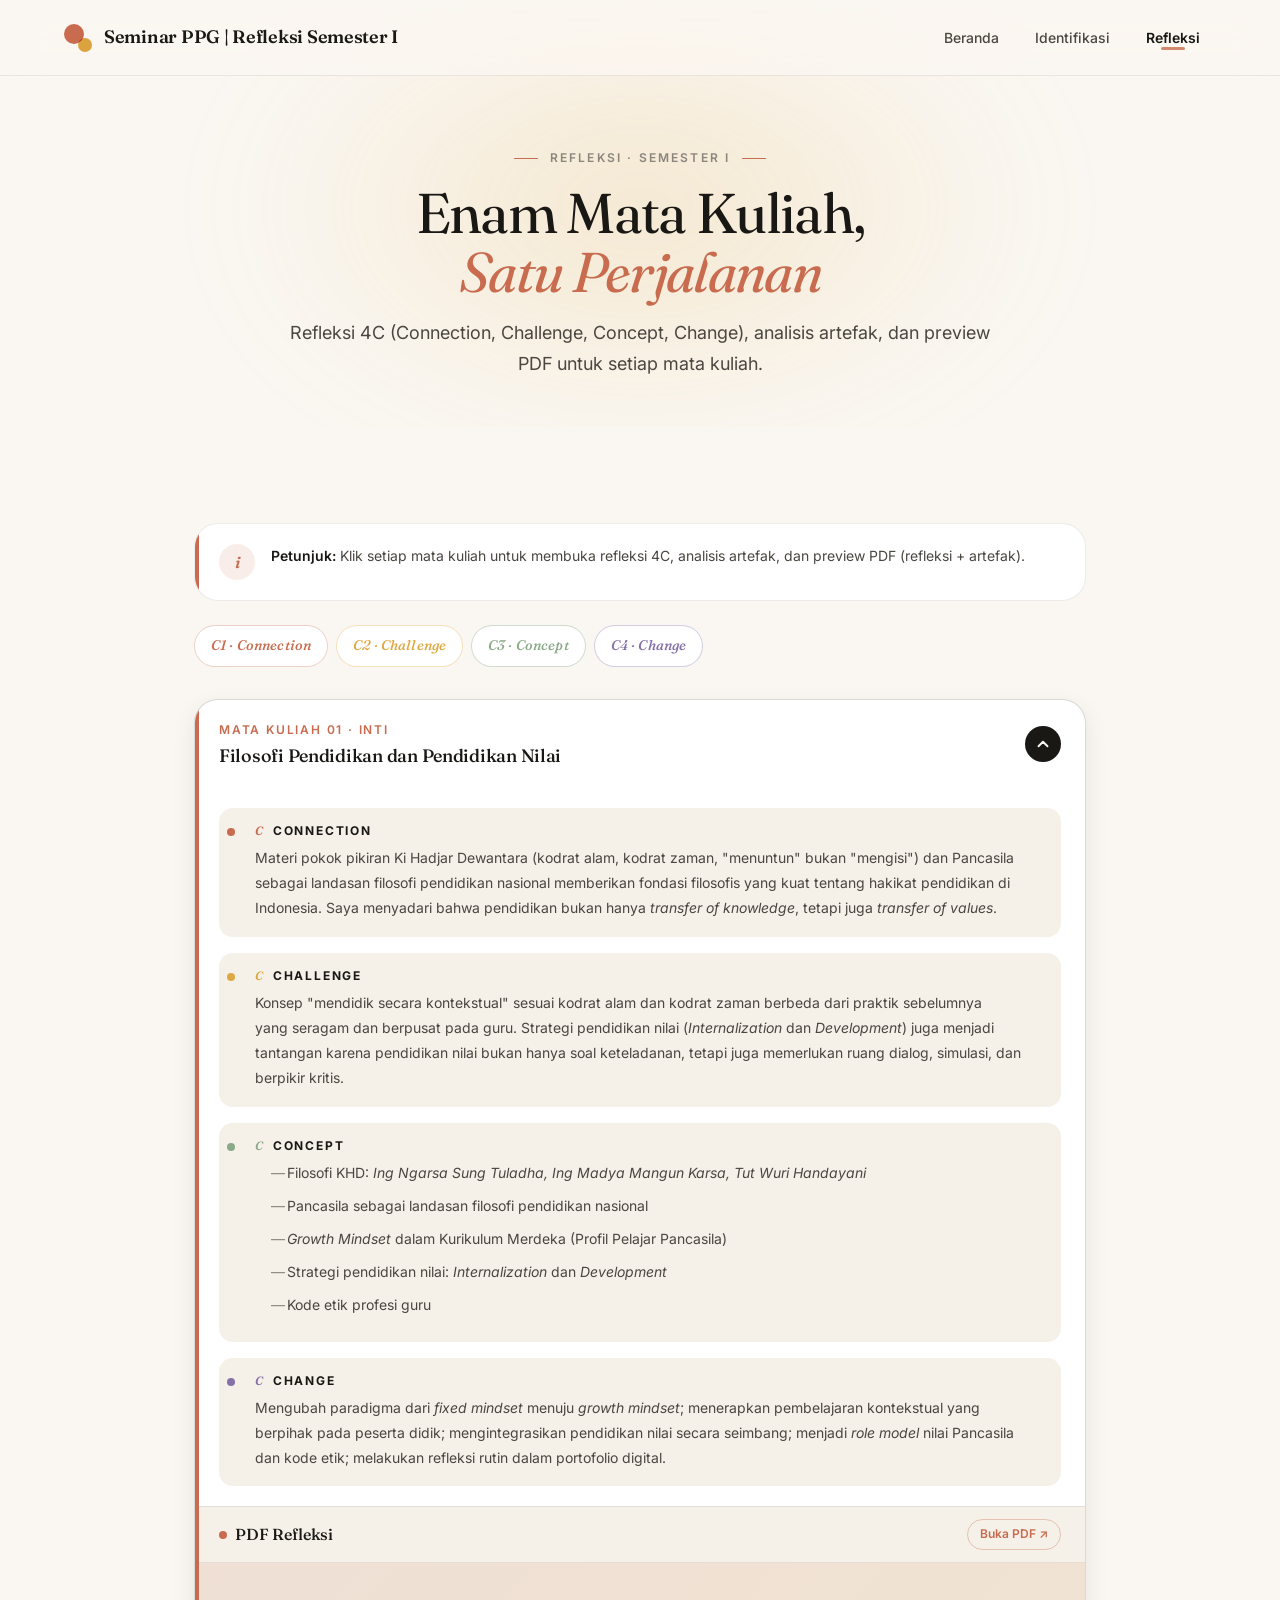
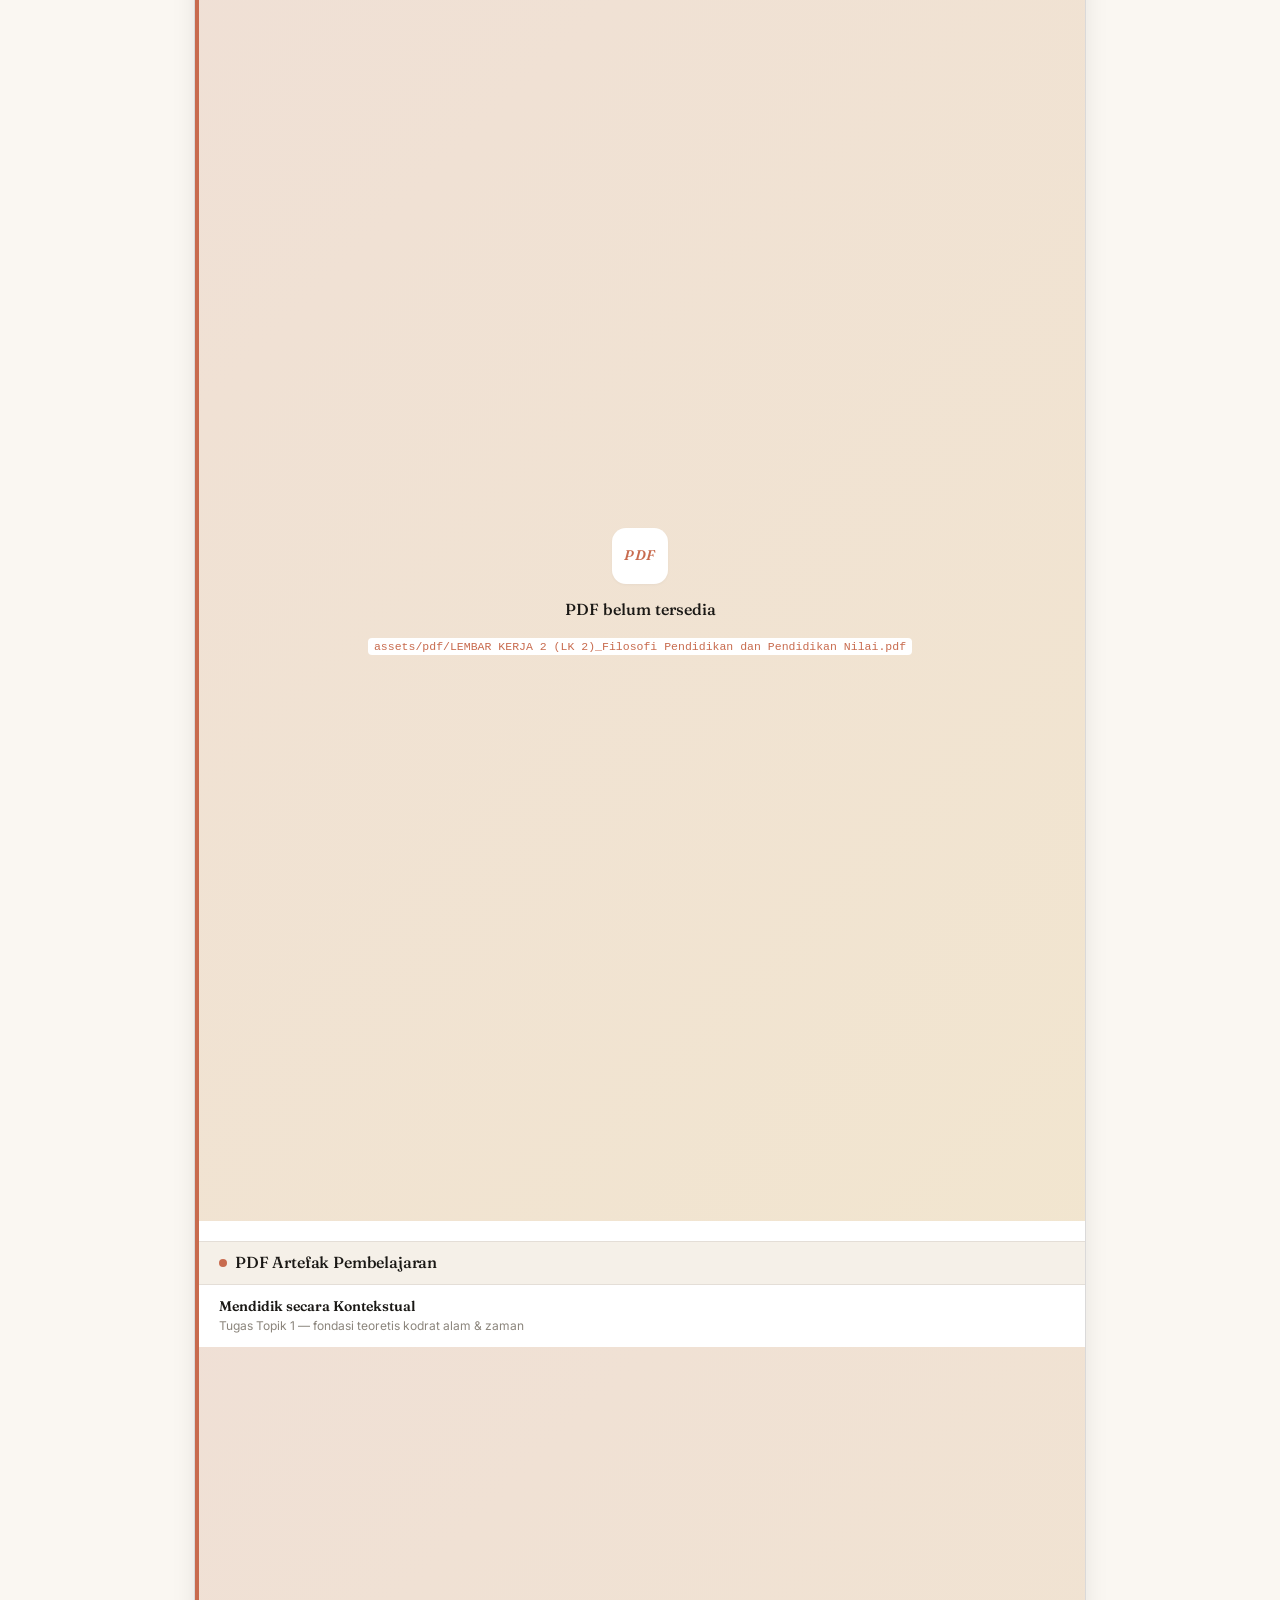
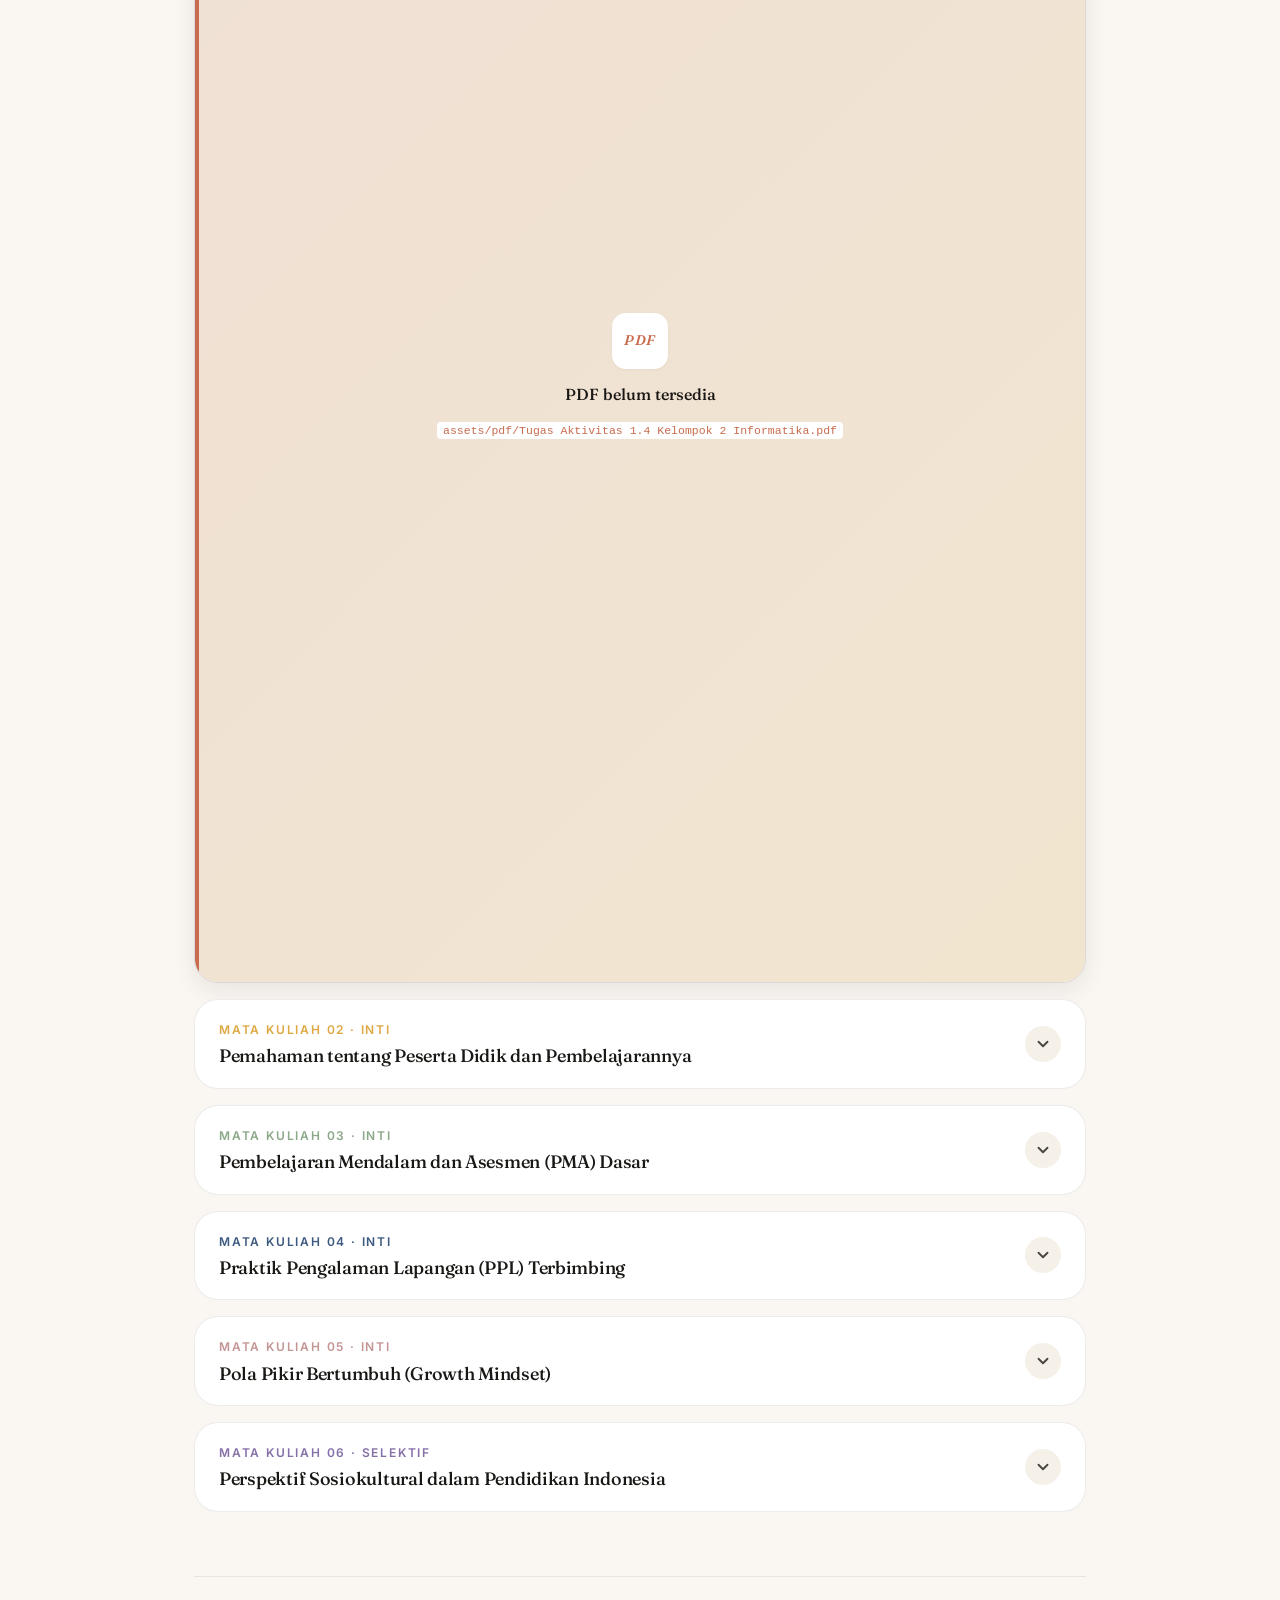
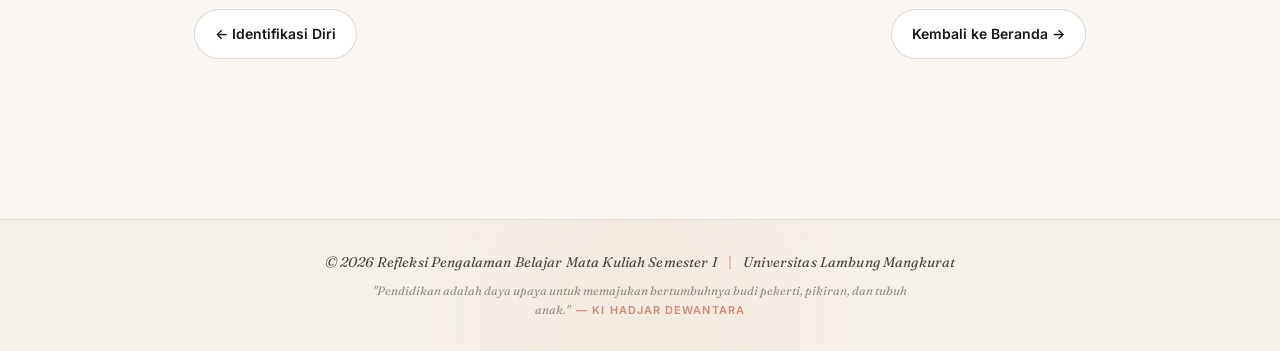
==== refleksi.html @ b9752522 "all" ====
<!DOCTYPE html>
<html lang="id">
<head>
  <meta charset="UTF-8">
  <meta name="viewport" content="width=device-width, initial-scale=1.0">
  <meta name="description" content="Refleksi pengalaman belajar 6 mata kuliah Semester I — Muhammad Insan Kamil.">
  <title>Refleksi Mata Kuliah · E-Portofolio PPG</title>
  <link rel="icon" type="image/png" href="assets/img/favicon.png">
  <link rel="preconnect" href="https://fonts.googleapis.com">
  <link rel="preconnect" href="https://fonts.gstatic.com" crossorigin>
  <link href="https://fonts.googleapis.com/css2?family=Fraunces:ital,opsz,wght@0,9..144,400;0,9..144,500;0,9..144,600;1,9..144,400;1,9..144,500&family=Inter:wght@400;500;600;700&display=swap" rel="stylesheet">
  <link rel="stylesheet" href="css/main.css">
</head>
<body>

  <nav class="navbar">
    <div class="navbar__inner">
      <a href="index.html" class="navbar__brand">
        <span class="navbar__brand-mark"></span>
        Seminar PPG | Refleksi Semester I
      </a>
      <button class="navbar__toggle" aria-label="Buka menu" aria-expanded="false">
        <span></span><span></span><span></span>
      </button>
      <ul class="navbar__links">
        <li><a href="index.html" class="navbar__link">Beranda</a></li>
        <li><a href="identifikasi.html" class="navbar__link">Identifikasi</a></li>
        <li><a href="refleksi.html" class="navbar__link">Refleksi</a></li>
      </ul>
    </div>
  </nav>

  <header class="page-header">
    <div class="page-header__content">
      <span class="page-header__label">Refleksi · Semester I</span>
      <h1 class="page-header__title">
        Enam Mata Kuliah,<br><em>Satu Perjalanan</em>
      </h1>
      <p class="page-header__subtitle">
        Refleksi 4C (Connection, Challenge, Concept, Change), analisis artefak, dan preview PDF untuk setiap mata kuliah.
      </p>
    </div>
  </header>

  <section class="section section--narrow">

    <div class="refleksi-info reveal">
      <div class="refleksi-info__icon">i</div>
      <div>
        <strong>Petunjuk:</strong> Klik setiap mata kuliah untuk membuka refleksi 4C, analisis artefak, dan preview PDF (refleksi + artefak).
      </div>
    </div>

    <div class="refleksi-legend reveal">
      <span class="refleksi-legend__item">C1 · Connection</span>
      <span class="refleksi-legend__item">C2 · Challenge</span>
      <span class="refleksi-legend__item">C3 · Concept</span>
      <span class="refleksi-legend__item">C4 · Change</span>
    </div>

    <div class="accordion" id="accordionRefleksi">

      <!-- ============================================================
           MATA KULIAH 01 — FILOSOFI PENDIDIKAN
           ============================================================ -->
      <div class="accordion__item">
        <button class="accordion__trigger" aria-expanded="false">
          <div class="accordion__meta">
            <span class="accordion__label">Mata Kuliah 01 · Inti</span>
            <span class="accordion__title">Filosofi Pendidikan dan Pendidikan Nilai</span>
          </div>
          <span class="accordion__icon">
            <svg xmlns="http://www.w3.org/2000/svg" viewBox="0 0 24 24" fill="none" stroke="currentColor" stroke-width="2.5" stroke-linecap="round" stroke-linejoin="round"><polyline points="6 9 12 15 18 9"></polyline></svg>
          </span>
        </button>
        <div class="accordion__content">
          <div class="accordion__body">

            <div class="accordion__section">
              <h4 class="accordion__section-title">Connection</h4>
              <p>Materi pokok pikiran Ki Hadjar Dewantara (kodrat alam, kodrat zaman, "menuntun" bukan "mengisi") dan Pancasila sebagai landasan filosofi pendidikan nasional memberikan fondasi filosofis yang kuat tentang hakikat pendidikan di Indonesia. Saya menyadari bahwa pendidikan bukan hanya <em>transfer of knowledge</em>, tetapi juga <em>transfer of values</em>.</p>
            </div>
            <div class="accordion__section">
              <h4 class="accordion__section-title">Challenge</h4>
              <p>Konsep "mendidik secara kontekstual" sesuai kodrat alam dan kodrat zaman berbeda dari praktik sebelumnya yang seragam dan berpusat pada guru. Strategi pendidikan nilai (<em>Internalization</em> dan <em>Development</em>) juga menjadi tantangan karena pendidikan nilai bukan hanya soal keteladanan, tetapi juga memerlukan ruang dialog, simulasi, dan berpikir kritis.</p>
            </div>
            <div class="accordion__section">
              <h4 class="accordion__section-title">Concept</h4>
              <ul>
                <li>Filosofi KHD: <em>Ing Ngarsa Sung Tuladha, Ing Madya Mangun Karsa, Tut Wuri Handayani</em></li>
                <li>Pancasila sebagai landasan filosofi pendidikan nasional</li>
                <li><em>Growth Mindset</em> dalam Kurikulum Merdeka (Profil Pelajar Pancasila)</li>
                <li>Strategi pendidikan nilai: <em>Internalization</em> dan <em>Development</em></li>
                <li>Kode etik profesi guru</li>
              </ul>
            </div>
            <div class="accordion__section">
              <h4 class="accordion__section-title">Change</h4>
              <p>Mengubah paradigma dari <em>fixed mindset</em> menuju <em>growth mindset</em>; menerapkan pembelajaran kontekstual yang berpihak pada peserta didik; mengintegrasikan pendidikan nilai secara seimbang; menjadi <em>role model</em> nilai Pancasila dan kode etik; melakukan refleksi rutin dalam portofolio digital.</p>
            </div>

            <!-- PDF Refleksi -->
            <div class="pdf-section">
              <div class="pdf-section__header">
                <h4 class="pdf-section__title">PDF Refleksi</h4>
                <a href="assets/pdf/LEMBAR KERJA 2 (LK 2)_Filosofi Pendidikan dan Pendidikan Nilai.pdf" target="_blank" rel="noopener" class="pdf-section__download">Buka PDF ↗</a>
              </div>
              <object class="pdf-embed" data-src="assets/pdf/LEMBAR KERJA 2 (LK 2)_Filosofi Pendidikan dan Pendidikan Nilai.pdf" type="application/pdf">
                <div class="pdf-fallback">
                  <div class="pdf-fallback__icon">PDF</div>
                  <p class="pdf-fallback__title">PDF belum tersedia</p>
                  <p class="pdf-fallback__hint"><code>assets/pdf/LEMBAR KERJA 2 (LK 2)_Filosofi Pendidikan dan Pendidikan Nilai.pdf</code></p>
                </div>
              </object>
            </div>

            <!-- PDF Artefak -->
            <div class="pdf-section">
              <div class="pdf-section__header">
                <h4 class="pdf-section__title">PDF Artefak Pembelajaran</h4>
              </div>
              <div class="pdf-grid">
                <div class="pdf-item">
                  <div class="pdf-item__label">
                    <strong>Mendidik secara Kontekstual</strong>
                    <span>Tugas Topik 1 — fondasi teoretis kodrat alam &amp; zaman</span>
                  </div>
                  <object class="pdf-embed" data-src="assets/pdf/Tugas Aktivitas 1.4 Kelompok 2 Informatika.pdf" type="application/pdf">
                    <div class="pdf-fallback">
                      <div class="pdf-fallback__icon">PDF</div>
                      <p class="pdf-fallback__title">PDF belum tersedia</p>
                      <p class="pdf-fallback__hint"><code>assets/pdf/Tugas Aktivitas 1.4 Kelompok 2 Informatika.pdf</code></p>
                    </div>
                  </object>
                </div>
              </div>
            </div>

          </div>
        </div>
      </div>

      <!-- ============================================================
           MATA KULIAH 02 — PESERTA DIDIK
           ============================================================ -->
      <div class="accordion__item">
        <button class="accordion__trigger" aria-expanded="false">
          <div class="accordion__meta">
            <span class="accordion__label">Mata Kuliah 02 · Inti</span>
            <span class="accordion__title">Pemahaman tentang Peserta Didik dan Pembelajarannya</span>
          </div>
          <span class="accordion__icon">
            <svg xmlns="http://www.w3.org/2000/svg" viewBox="0 0 24 24" fill="none" stroke="currentColor" stroke-width="2.5" stroke-linecap="round" stroke-linejoin="round"><polyline points="6 9 12 15 18 9"></polyline></svg>
          </span>
        </button>
        <div class="accordion__content">
          <div class="accordion__body">

            <div class="accordion__section">
              <h4 class="accordion__section-title">Connection</h4>
              <p>Mata kuliah ini memberikan kerangka ilmiah untuk menjawab: "Siapakah murid yang saya hadapi dan bagaimana cara terbaik melayani kebutuhan belajarnya?" Setiap murid adalah individu unik yang sedang berkembang dinamis. Perbedaan karakteristik dalam satu kelas bukan penghambat, melainkan keniscayaan yang harus dijawab dengan strategi tepat.</p>
            </div>
            <div class="accordion__section">
              <h4 class="accordion__section-title">Challenge</h4>
              <p>Perbedaan karakteristik peserta didik harus dilihat sebagai keberagaman modalitas kecerdasan, bukan hanya perbedaan skor akademik. Pembelajaran terdiferensiasi menuntut guru menyediakan beragam jalur. Memahami hambatan peserta didik (disabilitas, neurodiversitas, kesulitan belajar spesifik, CIBI) juga menjadi tantangan baru.</p>
            </div>
            <div class="accordion__section">
              <h4 class="accordion__section-title">Concept</h4>
              <ul>
                <li>Teori perkembangan kognitif Piaget &amp; Vygotsky (ZPD, <em>scaffolding</em>)</li>
                <li>Teori perkembangan sosial-emosional Erikson</li>
                <li>Teori perkembangan moral Kohlberg &amp; Gilligan</li>
                <li>Kecerdasan majemuk Gardner</li>
                <li>Pembelajaran terdiferensiasi Tomlinson</li>
              </ul>
            </div>
            <div class="accordion__section">
              <h4 class="accordion__section-title">Change</h4>
              <p>Melakukan <em>profiling</em> peserta didik secara sistematis; menerapkan pembelajaran terdiferensiasi; mengakomodasi keberagaman termasuk disabilitas dan CIBI; menerapkan pendekatan konstruktivis; menciptakan lingkungan belajar yang aman secara emosional.</p>
            </div>

            <div class="pdf-section">
              <div class="pdf-section__header">
                <h4 class="pdf-section__title">PDF Refleksi</h4>
                <a href="assets/pdf/LEMBAR KERJA 2 (LK 2)_Pemahaman tentang Peserta Didik dan Pembelajarannya.pdf" target="_blank" rel="noopener" class="pdf-section__download">Buka PDF ↗</a>
              </div>
              <object class="pdf-embed" data-src="assets/pdf/LEMBAR KERJA 2 (LK 2)_Pemahaman tentang Peserta Didik dan Pembelajarannya.pdf" type="application/pdf">
                <div class="pdf-fallback">
                  <div class="pdf-fallback__icon">PDF</div>
                  <p class="pdf-fallback__title">PDF belum tersedia</p>
                  <p class="pdf-fallback__hint"><code>assets/pdf/LEMBAR KERJA 2 (LK 2)_Pemahaman tentang Peserta Didik dan Pembelajarannya.pdf</code></p>
                </div>
              </object>
            </div>

            <div class="pdf-section">
              <div class="pdf-section__header">
                <h4 class="pdf-section__title">PDF Artefak Pembelajaran</h4>
              </div>
              <div class="pdf-grid">
                <div class="pdf-item">
                  <div class="pdf-item__label">
                    <strong>Analisis Kasus Pak Toni</strong>
                    <span>Keberagaman kelas — karakter Nina, Adi, Mario, Laksmi</span>
                  </div>
                  <object class="pdf-embed" data-src="assets/pdf/LK Aktivitas 1a Topik 1_Kelompok 2 Informatika_Terbaru.pdf" type="application/pdf">
                    <div class="pdf-fallback">
                      <div class="pdf-fallback__icon">PDF</div>
                      <p class="pdf-fallback__title">PDF belum tersedia</p>
                      <p class="pdf-fallback__hint"><code>assets/pdf/LK Aktivitas 1a Topik 1_Kelompok 2 Informatika_Terbaru.pdf</code></p>
                    </div>
                  </object>
                </div>
              </div>
            </div>

          </div>
        </div>
      </div>

      <!-- ============================================================
           MATA KULIAH 03 — PMA DASAR
           ============================================================ -->
      <div class="accordion__item">
        <button class="accordion__trigger" aria-expanded="false">
          <div class="accordion__meta">
            <span class="accordion__label">Mata Kuliah 03 · Inti</span>
            <span class="accordion__title">Pembelajaran Mendalam dan Asesmen (PMA) Dasar</span>
          </div>
          <span class="accordion__icon">
            <svg xmlns="http://www.w3.org/2000/svg" viewBox="0 0 24 24" fill="none" stroke="currentColor" stroke-width="2.5" stroke-linecap="round" stroke-linejoin="round"><polyline points="6 9 12 15 18 9"></polyline></svg>
          </span>
        </button>
        <div class="accordion__content">
          <div class="accordion__body">

            <div class="accordion__section">
              <h4 class="accordion__section-title">Connection</h4>
              <p>Konsep pembelajaran mendalam (<em>deep learning</em>) yang menekankan suasana belajar berkesadaran, bermakna, dan menggembirakan. Mengajar bukan sekadar menyampaikan materi, tetapi menciptakan pengalaman belajar yang mendorong murid berpikir kritis dan mengaitkan konsep dengan kehidupan nyata.</p>
            </div>
            <div class="accordion__section">
              <h4 class="accordion__section-title">Challenge</h4>
              <p>Perbedaan <em>surface learning</em> (hafalan) vs <em>deep learning</em> (pemahaman konseptual); pendekatan <em>Understanding by Design</em> (UbD) dengan <em>backward design</em>; pembelajaran berdiferensiasi; asesmen autentik yang menilai proses berpikir, bukan hanya hasil akhir.</p>
            </div>
            <div class="accordion__section">
              <h4 class="accordion__section-title">Concept</h4>
              <ul>
                <li>Kerangka PM: dimensi profil lulusan, prinsip, pengalaman belajar</li>
                <li><em>Understanding by Design</em> (UbD): merancang dari tujuan akhir</li>
                <li>Asesmen: <em>Assessment for/as/of Learning</em></li>
                <li>Pembelajaran berdiferensiasi</li>
                <li>Inkuiri kolaboratif untuk perbaikan berkelanjutan</li>
              </ul>
            </div>
            <div class="accordion__section">
              <h4 class="accordion__section-title">Change</h4>
              <p>Beralih dari <em>surface</em> ke <em>deep learning</em>; menggunakan pendekatan UbD; menerapkan asesmen awal untuk memetakan kebutuhan murid; menerapkan pembelajaran berdiferensiasi; melakukan refleksi teratur dan terlibat dalam inkuiri kolaboratif.</p>
            </div>

            <div class="pdf-section">
              <div class="pdf-section__header">
                <h4 class="pdf-section__title">PDF Refleksi</h4>
                <a href="assets/pdf/LEMBAR KERJA 2 (LK 2)_Pembelajaran Mendalam dan Asesmen (PMA) Dasar (Umum).pdf" target="_blank" rel="noopener" class="pdf-section__download">Buka PDF ↗</a>
              </div>
              <object class="pdf-embed" data-src="assets/pdf/LEMBAR KERJA 2 (LK 2)_Pembelajaran Mendalam dan Asesmen (PMA) Dasar (Umum).pdf" type="application/pdf">
                <div class="pdf-fallback">
                  <div class="pdf-fallback__icon">PDF</div>
                  <p class="pdf-fallback__title">PDF belum tersedia</p>
                  <p class="pdf-fallback__hint"><code>assets/pdf/LEMBAR KERJA 2 (LK 2)_Pembelajaran Mendalam dan Asesmen (PMA) Dasar (Umum).pdf</code></p>
                </div>
              </object>
            </div>

            <div class="pdf-section">
              <div class="pdf-section__header">
                <h4 class="pdf-section__title">PDF Artefak Pembelajaran</h4>
              </div>
              <div class="pdf-grid">
                <div class="pdf-item">
                  <div class="pdf-item__label">
                    <strong>Mind Map Kerangka PM</strong>
                    <span>Peta konsep pembelajaran mendalam (LK 1.2)</span>
                  </div>
                  <object class="pdf-embed pdf-embed--landscape" data-src="assets/pdf/Lembar Kerja Aktivitas 1.6_Peta Pikiran Pendekatan Pembelajaran Bermakna.pdf" type="application/pdf">
                    <div class="pdf-fallback">
                      <div class="pdf-fallback__icon">PDF</div>
                      <p class="pdf-fallback__title">PDF belum tersedia</p>
                      <p class="pdf-fallback__hint"><code>assets/pdf/Lembar Kerja Aktivitas 1.6_Peta Pikiran Pendekatan Pembelajaran Bermakna.pdf</code></p>
                    </div>
                  </object>
                </div>
              </div>
            </div>

          </div>
        </div>
      </div>

      <!-- ============================================================
           MATA KULIAH 04 — PPL TERBIMBING
           ============================================================ -->
      <div class="accordion__item">
        <button class="accordion__trigger" aria-expanded="false">
          <div class="accordion__meta">
            <span class="accordion__label">Mata Kuliah 04 · Inti</span>
            <span class="accordion__title">Praktik Pengalaman Lapangan (PPL) Terbimbing</span>
          </div>
          <span class="accordion__icon">
            <svg xmlns="http://www.w3.org/2000/svg" viewBox="0 0 24 24" fill="none" stroke="currentColor" stroke-width="2.5" stroke-linecap="round" stroke-linejoin="round"><polyline points="6 9 12 15 18 9"></polyline></svg>
          </span>
        </button>
        <div class="accordion__content">
          <div class="accordion__body">

            <div class="accordion__section">
              <h4 class="accordion__section-title">Connection</h4>
              <p>PPL Terbimbing menjadi wadah penerapan teori ke praktik nyata di kelas. Pengalaman paling bermakna adalah penerapan <em>Problem Based Learning</em> (PBL) dalam tiga siklus pembelajaran di kelas XI SMAN 1 Alalak. Menjadi guru profesional tidak cukup hanya menguasai materi, tetapi juga harus mampu menciptakan lingkungan belajar yang aman, menantang, dan berpusat pada siswa.</p>
            </div>
            <div class="accordion__section">
              <h4 class="accordion__section-title">Challenge</h4>
              <p>Model <em>Discovery Learning</em> di Siklus 1 kurang terstruktur sehingga siswa pasif dan hasil belajar rendah. Pentingnya asesmen autentik melalui rubrik penilaian proyek yang mengukur proses berpikir. Mengajarkan efisiensi kode (<em>if</em> paralel vs <em>nested if</em>) sama pentingnya dengan mengajarkan kebenaran output.</p>
            </div>
            <div class="accordion__section">
              <h4 class="accordion__section-title">Concept</h4>
              <ul>
                <li>PBL efektif meningkatkan keterlibatan siswa</li>
                <li>Pembelajaran berdiferensiasi untuk kecepatan belajar berbeda</li>
                <li>Asesmen formatif melalui rubrik dan proyek</li>
                <li>Perencanaan matang dan strategi kontingensi</li>
              </ul>
            </div>
            <div class="accordion__section">
              <h4 class="accordion__section-title">Change</h4>
              <p>Menerapkan PBL dengan struktur sistematis dan masalah autentik; memperhatikan diferensiasi; menyiapkan strategi kontingensi untuk kendala teknis; memberikan <em>scaffolding</em> intensif bagi siswa kesulitan dan tantangan tambahan bagi siswa mahir.</p>
            </div>

            <div class="pdf-section">
              <div class="pdf-section__header">
                <h4 class="pdf-section__title">PDF Refleksi</h4>
                <a href="assets/pdf/LEMBAR KERJA 2 (LK 2)_PPL Terbimbing.pdf" target="_blank" rel="noopener" class="pdf-section__download">Buka PDF ↗</a>
              </div>
              <object class="pdf-embed" data-src="assets/pdf/LEMBAR KERJA 2 (LK 2)_PPL Terbimbing.pdf" type="application/pdf">
                <div class="pdf-fallback">
                  <div class="pdf-fallback__icon">PDF</div>
                  <p class="pdf-fallback__title">PDF belum tersedia</p>
                  <p class="pdf-fallback__hint"><code>assets/pdf/LEMBAR KERJA 2 (LK 2)_PPL Terbimbing.pdf</code></p>
                </div>
              </object>
            </div>

            <div class="pdf-section">
              <div class="pdf-section__header">
                <h4 class="pdf-section__title">PDF Artefak Pembelajaran</h4>
              </div>
              <div class="pdf-grid">
                <div class="pdf-item">
                  <div class="pdf-item__label">
                    <strong>Refleksi Siklus 1, 2, 3</strong>
                    <span>Catatan refleksi dengan umpan balik GP</span>
                  </div>
                  <object class="pdf-embed" data-src="assets/pdf/Artefak PPL Terbimbing.pdf" type="application/pdf">
                    <div class="pdf-fallback">
                      <div class="pdf-fallback__icon">PDF</div>
                      <p class="pdf-fallback__title">PDF belum tersedia</p>
                      <p class="pdf-fallback__hint"><code>assets/pdf/Artefak PPL Terbimbing.pdf</code></p>
                    </div>
                  </object>
                </div>
              </div>
            </div>

          </div>
        </div>
      </div>

      <!-- ============================================================
           MATA KULIAH 05 — GROWTH MINDSET
           ============================================================ -->
      <div class="accordion__item">
        <button class="accordion__trigger" aria-expanded="false">
          <div class="accordion__meta">
            <span class="accordion__label">Mata Kuliah 05 · Inti</span>
            <span class="accordion__title">Pola Pikir Bertumbuh (Growth Mindset)</span>
          </div>
          <span class="accordion__icon">
            <svg xmlns="http://www.w3.org/2000/svg" viewBox="0 0 24 24" fill="none" stroke="currentColor" stroke-width="2.5" stroke-linecap="round" stroke-linejoin="round"><polyline points="6 9 12 15 18 9"></polyline></svg>
          </span>
        </button>
        <div class="accordion__content">
          <div class="accordion__body">

            <div class="accordion__section">
              <h4 class="accordion__section-title">Connection</h4>
              <p>Mata kuliah ini memberikan fondasi ilmiah tentang bagaimana keyakinan seseorang memengaruhi cara belajar dan berkembang. Pemahaman tentang neuroplastisitas mengubah paradigma saya: guru bukan hanya mentransfer pengetahuan, tetapi juga menumbuhkan keyakinan pada murid bahwa mereka bisa berkembang.</p>
            </div>
            <div class="accordion__section">
              <h4 class="accordion__section-title">Challenge</h4>
              <p>Keyakinan bahwa kemampuan adalah bakat bawaan yang tidak bisa diubah; cara merespons kegagalan yang cenderung menghindar; pujian yang berfokus pada hasil vs proses; perbedaan <em>surface learning</em> dan <em>deep learning</em> yang membutuhkan <em>growth mindset</em>.</p>
            </div>
            <div class="accordion__section">
              <h4 class="accordion__section-title">Concept</h4>
              <ul>
                <li>Neuroplastisitas — kecerdasan dapat berkembang melalui latihan</li>
                <li><em>Fixed Mindset</em> vs <em>Growth Mindset</em></li>
                <li><em>Constraint-Based Thinking</em> (CBT) vs <em>Opportunity-Based Thinking</em> (OBT)</li>
                <li>Kegagalan produktif (<em>productive failure</em>)</li>
                <li>Empat langkah bergeser dari fixed ke growth mindset</li>
              </ul>
            </div>
            <div class="accordion__section">
              <h4 class="accordion__section-title">Change</h4>
              <p>Mengubah keyakinan tentang kemampuan murid; memuji usaha, strategi, dan ketekunan; menciptakan lingkungan belajar yang aman; menggunakan asesmen sebagai alat diagnostik; menerapkan prinsip <em>"The Power of Yet"</em>.</p>
            </div>

            <div class="pdf-section">
              <div class="pdf-section__header">
                <h4 class="pdf-section__title">PDF Refleksi</h4>
                <a href="assets/pdf/LEMBAR KERJA 2 (LK 2)_Pola Pikir Bertumbuh.pdf" target="_blank" rel="noopener" class="pdf-section__download">Buka PDF ↗</a>
              </div>
              <object class="pdf-embed" data-src="assets/pdf/LEMBAR KERJA 2 (LK 2)_Pola Pikir Bertumbuh.pdf" type="application/pdf">
                <div class="pdf-fallback">
                  <div class="pdf-fallback__icon">PDF</div>
                  <p class="pdf-fallback__title">PDF belum tersedia</p>
                  <p class="pdf-fallback__hint"><code>assets/pdf/LEMBAR KERJA 2 (LK 2)_Pola Pikir Bertumbuh.pdf</code></p>
                </div>
              </object>
            </div>

            <div class="pdf-section">
              <div class="pdf-section__header">
                <h4 class="pdf-section__title">PDF Artefak Pembelajaran</h4>
              </div>
              <div class="pdf-grid">
                <div class="pdf-item">
                  <div class="pdf-item__label">
                    <strong>Di Balik Angka dan Pola Pikir</strong>
                    <span>Growth mindset &amp; skor PISA Indonesia (LK 1.3)</span>
                  </div>
                  <object class="pdf-embed" data-src="assets/pdf/LK 1.3. Di Balik Angka dan Pola Pikir.pdf" type="application/pdf">
                    <div class="pdf-fallback">
                      <div class="pdf-fallback__icon">PDF</div>
                      <p class="pdf-fallback__title">PDF belum tersedia</p>
                      <p class="pdf-fallback__hint"><code>assets/pdf/LK 1.3. Di Balik Angka dan Pola Pikir.pdf</code></p>
                    </div>
                  </object>
                </div>
              </div>
            </div>

          </div>
        </div>
      </div>

      <!-- ============================================================
           MATA KULIAH 06 — SOSIOKULTURAL
           ============================================================ -->
      <div class="accordion__item">
        <button class="accordion__trigger" aria-expanded="false">
          <div class="accordion__meta">
            <span class="accordion__label">Mata Kuliah 06 · Selektif</span>
            <span class="accordion__title">Perspektif Sosiokultural dalam Pendidikan Indonesia</span>
          </div>
          <span class="accordion__icon">
            <svg xmlns="http://www.w3.org/2000/svg" viewBox="0 0 24 24" fill="none" stroke="currentColor" stroke-width="2.5" stroke-linecap="round" stroke-linejoin="round"><polyline points="6 9 12 15 18 9"></polyline></svg>
          </span>
        </button>
        <div class="accordion__content">
          <div class="accordion__body">

            <div class="accordion__section">
              <h4 class="accordion__section-title">Connection</h4>
              <p>Mata kuliah ini membuka wawasan bahwa peran guru tidak terbatas pada menyampaikan materi di kelas. Keberhasilan pendidikan sangat dipengaruhi faktor eksternal: latar belakang sosial, budaya, ekonomi, dan politik murid. Konsep ZPD mengajarkan bahwa setiap murid memiliki potensi yang dapat dikembangkan dengan <em>scaffolding</em> tepat.</p>
            </div>
            <div class="accordion__section">
              <h4 class="accordion__section-title">Challenge</h4>
              <p>Praktik mengajar sebelumnya lebih fokus pada teknis-akademis dan mengabaikan analisis sosial. Pendekatan <em>"one-size-fits-all"</em> tidak efektif. Faktor sosial, budaya, dan ekonomi seperti kemiskinan, perbedaan bahasa, atau dukungan orang tua jarang dipertimbangkan secara mendalam.</p>
            </div>
            <div class="accordion__section">
              <h4 class="accordion__section-title">Concept</h4>
              <ul>
                <li>Perspektif Sosiokultural: pendidikan sebagai cerminan dinamika sosial</li>
                <li><em>Zone of Proximal Development</em> (ZPD)</li>
                <li><em>Scaffolding</em>: dukungan terstruktur yang dikurangi seiring kemandirian</li>
                <li>Teori Ekologi Bronfenbrenner</li>
                <li>Peran orang tua &amp; masyarakat dalam sinergi pendidikan</li>
              </ul>
            </div>
            <div class="accordion__section">
              <h4 class="accordion__section-title">Change</h4>
              <p>Mendesain pembelajaran yang kontekstual dan diferensiasi; menjadi guru yang empatik dan inklusif; melibatkan orang tua dan komunitas; menganalisis kebijakan pendidikan secara kritis menggunakan kerangka teori.</p>
            </div>

            <div class="pdf-section">
              <div class="pdf-section__header">
                <h4 class="pdf-section__title">PDF Refleksi</h4>
                <a href="assets/pdf/LEMBAR KERJA 2 (LK 2)_Perspektif Sosiokultural dalam Pendidikan Indonesia.pdf" target="_blank" rel="noopener" class="pdf-section__download">Buka PDF ↗</a>
              </div>
              <object class="pdf-embed" data-src="assets/pdf/LEMBAR KERJA 2 (LK 2)_Perspektif Sosiokultural dalam Pendidikan Indonesia.pdf" type="application/pdf">
                <div class="pdf-fallback">
                  <div class="pdf-fallback__icon">PDF</div>
                  <p class="pdf-fallback__title">PDF belum tersedia</p>
                  <p class="pdf-fallback__hint"><code>assets/pdf/LEMBAR KERJA 2 (LK 2)_Perspektif Sosiokultural dalam Pendidikan Indonesia.pdf</code></p>
                </div>
              </object>
            </div>

            <div class="pdf-section">
              <div class="pdf-section__header">
                <h4 class="pdf-section__title">PDF Artefak Pembelajaran</h4>
              </div>
              <div class="pdf-grid">
                <div class="pdf-item">
                  <div class="pdf-item__label">
                    <strong>Analisis Strategi Scaffolding</strong>
                    <span>Identifikasi kesulitan murid &amp; langkah bertahap (Topik 7)</span>
                  </div>
                  <object class="pdf-embed" data-src="assets/pdf/Lembar Kerja Individu_Topik 7_Muhammad Insan Kamil_2530111713966.pdf" type="application/pdf">
                    <div class="pdf-fallback">
                      <div class="pdf-fallback__icon">PDF</div>
                      <p class="pdf-fallback__title">PDF belum tersedia</p>
                      <p class="pdf-fallback__hint"><code>assets/pdf/Lembar Kerja Individu_Topik 7_Muhammad Insan Kamil_2530111713966.pdf</code></p>
                    </div>
                  </object>
                </div>
              </div>
            </div>

          </div>
        </div>
      </div>

    </div>

    <nav class="page-nav">
      <a href="identifikasi.html" class="page-nav__link">← Identifikasi Diri</a>
      <a href="index.html" class="page-nav__link">Kembali ke Beranda →</a>
    </nav>
  </section>

  <footer class="footer">
    <div class="footer__inner">
      <p class="footer__academic">
        © 2026 Refleksi Pengalaman Belajar Mata Kuliah Semester I
        <span class="footer__sep">|</span>
        Universitas Lambung Mangkurat
      </p>
      <p class="footer__quote">
        "Pendidikan adalah daya upaya untuk memajukan bertumbuhnya budi pekerti, pikiran, dan tubuh anak."
        <span class="footer__quote-author">— Ki Hadjar Dewantara</span>
      </p>
    </div>
  </footer>

  <script src="js/main.js"></script>
  <script src="js/accordion.js"></script>
</body>
</html>
---- css/main.css ----
/* ============================================
   MAIN CSS — Entry Point
   ============================================ */

/* Base */
@import url('base/_variables.css');
@import url('base/_reset.css');

/* Components */
@import url('components/_navbar.css');
@import url('components/_hero.css');
@import url('components/_button.css');
@import url('components/_section.css');
@import url('components/_page-header.css');
@import url('components/_card.css');
@import url('components/_accordion.css');
@import url('components/_pdf-preview.css');   /* ⭐ BARU */
@import url('components/_decoration.css');
@import url('components/_animations.css');
@import url('components/_footer.css');

/* Pages */
@import url('pages/_beranda.css');
@import url('pages/_identifikasi.css');
@import url('pages/_refleksi.css');
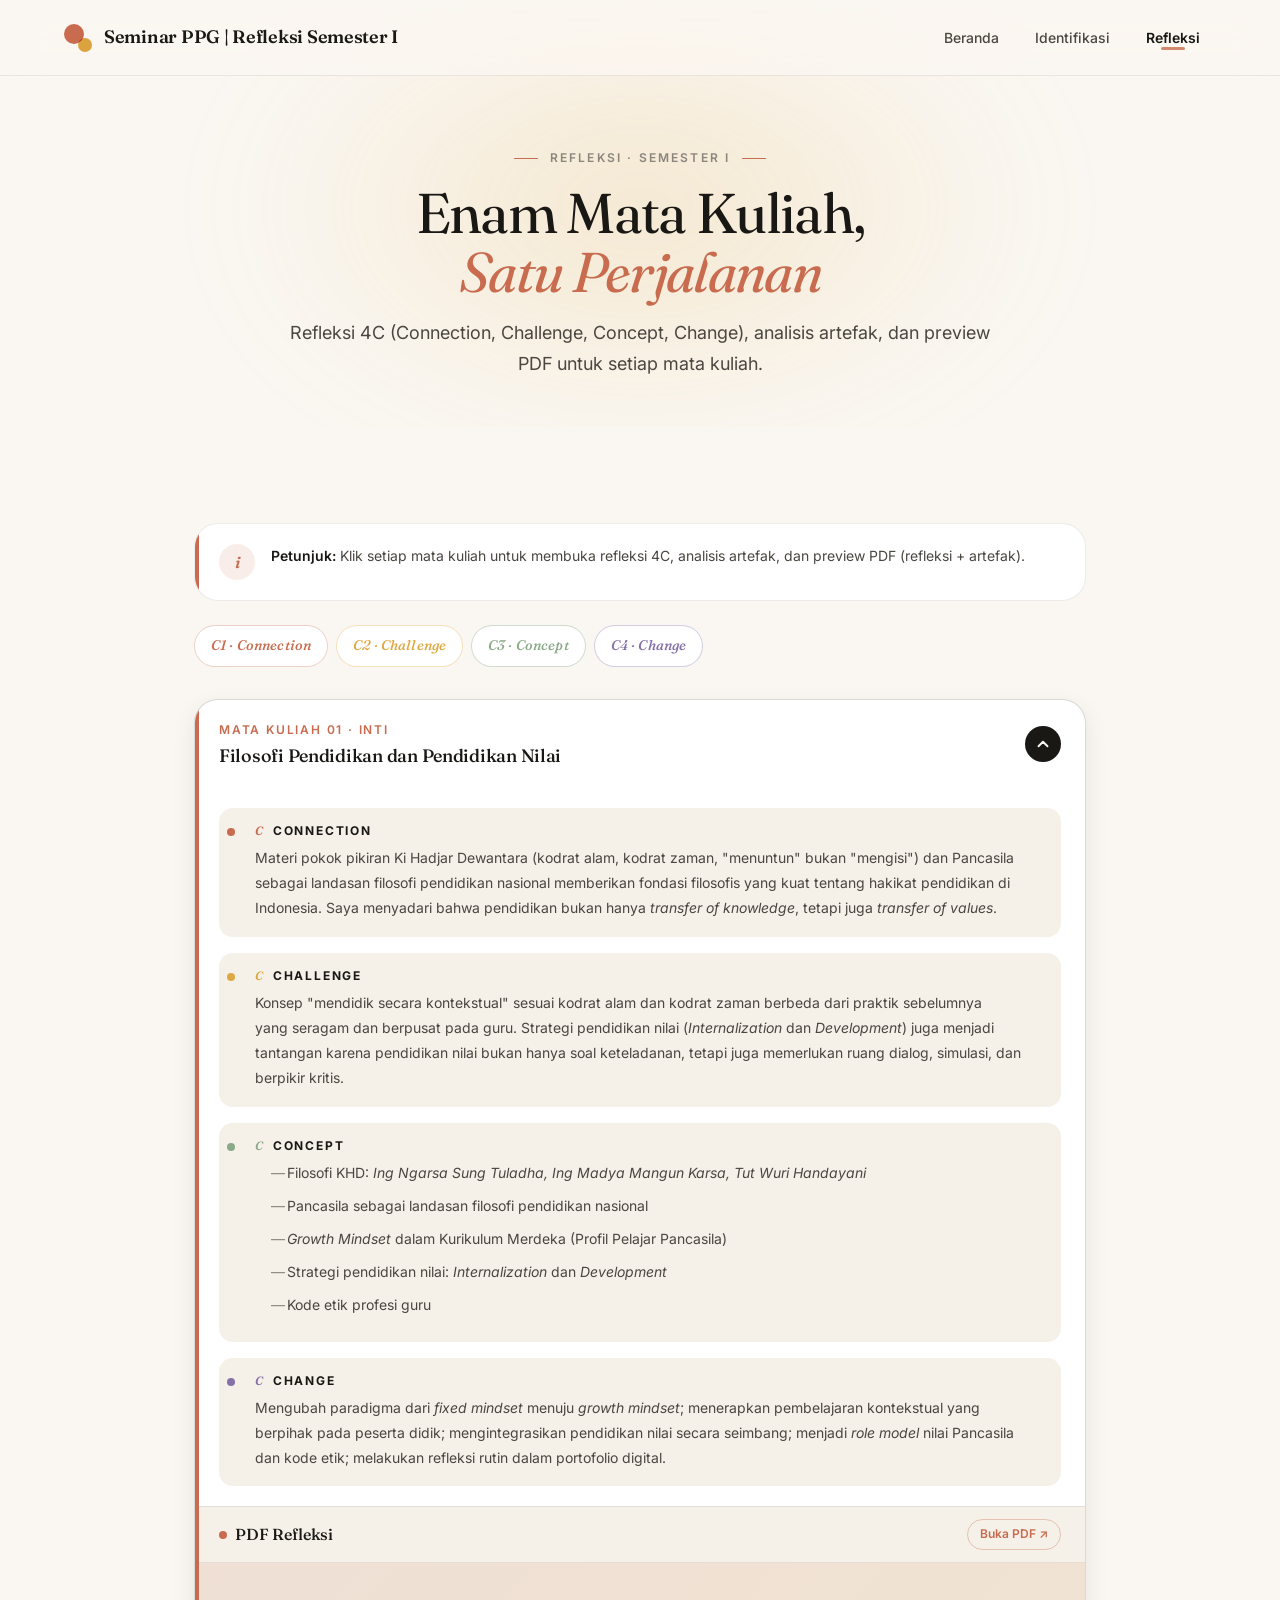
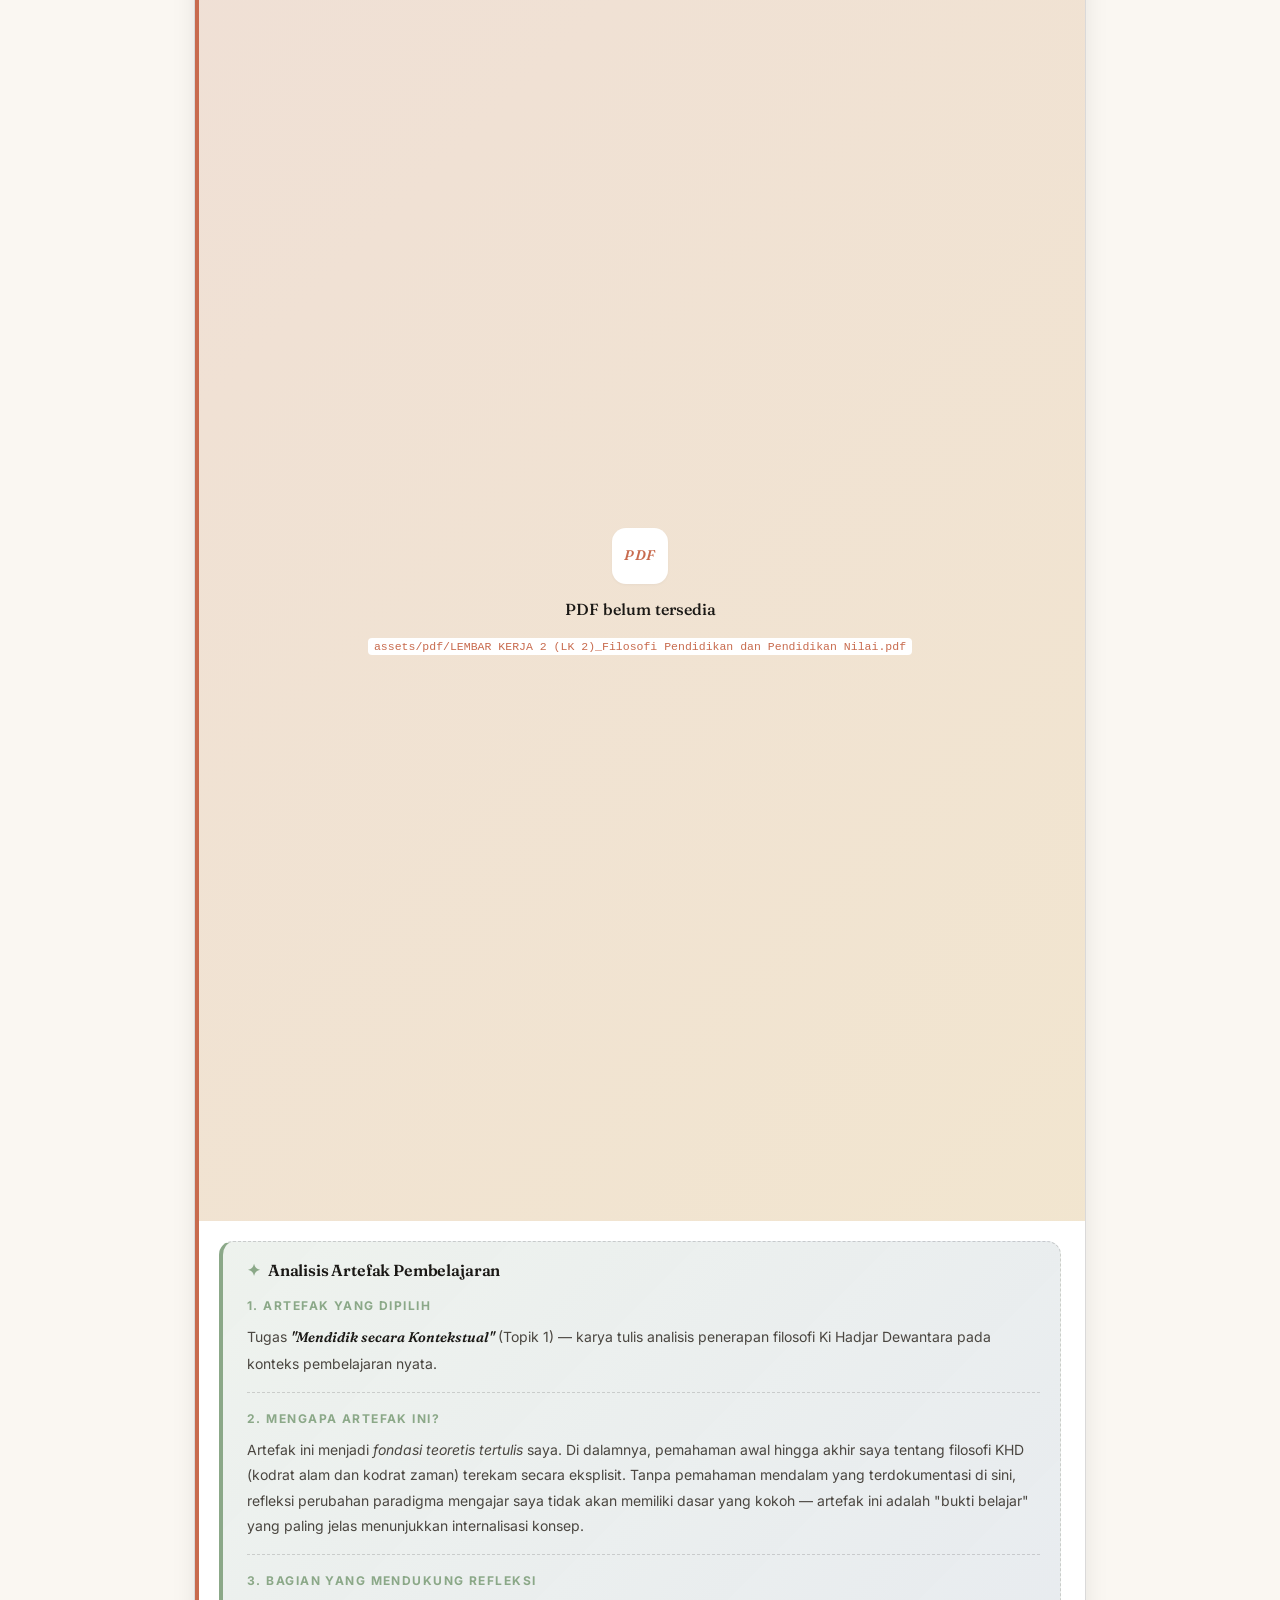
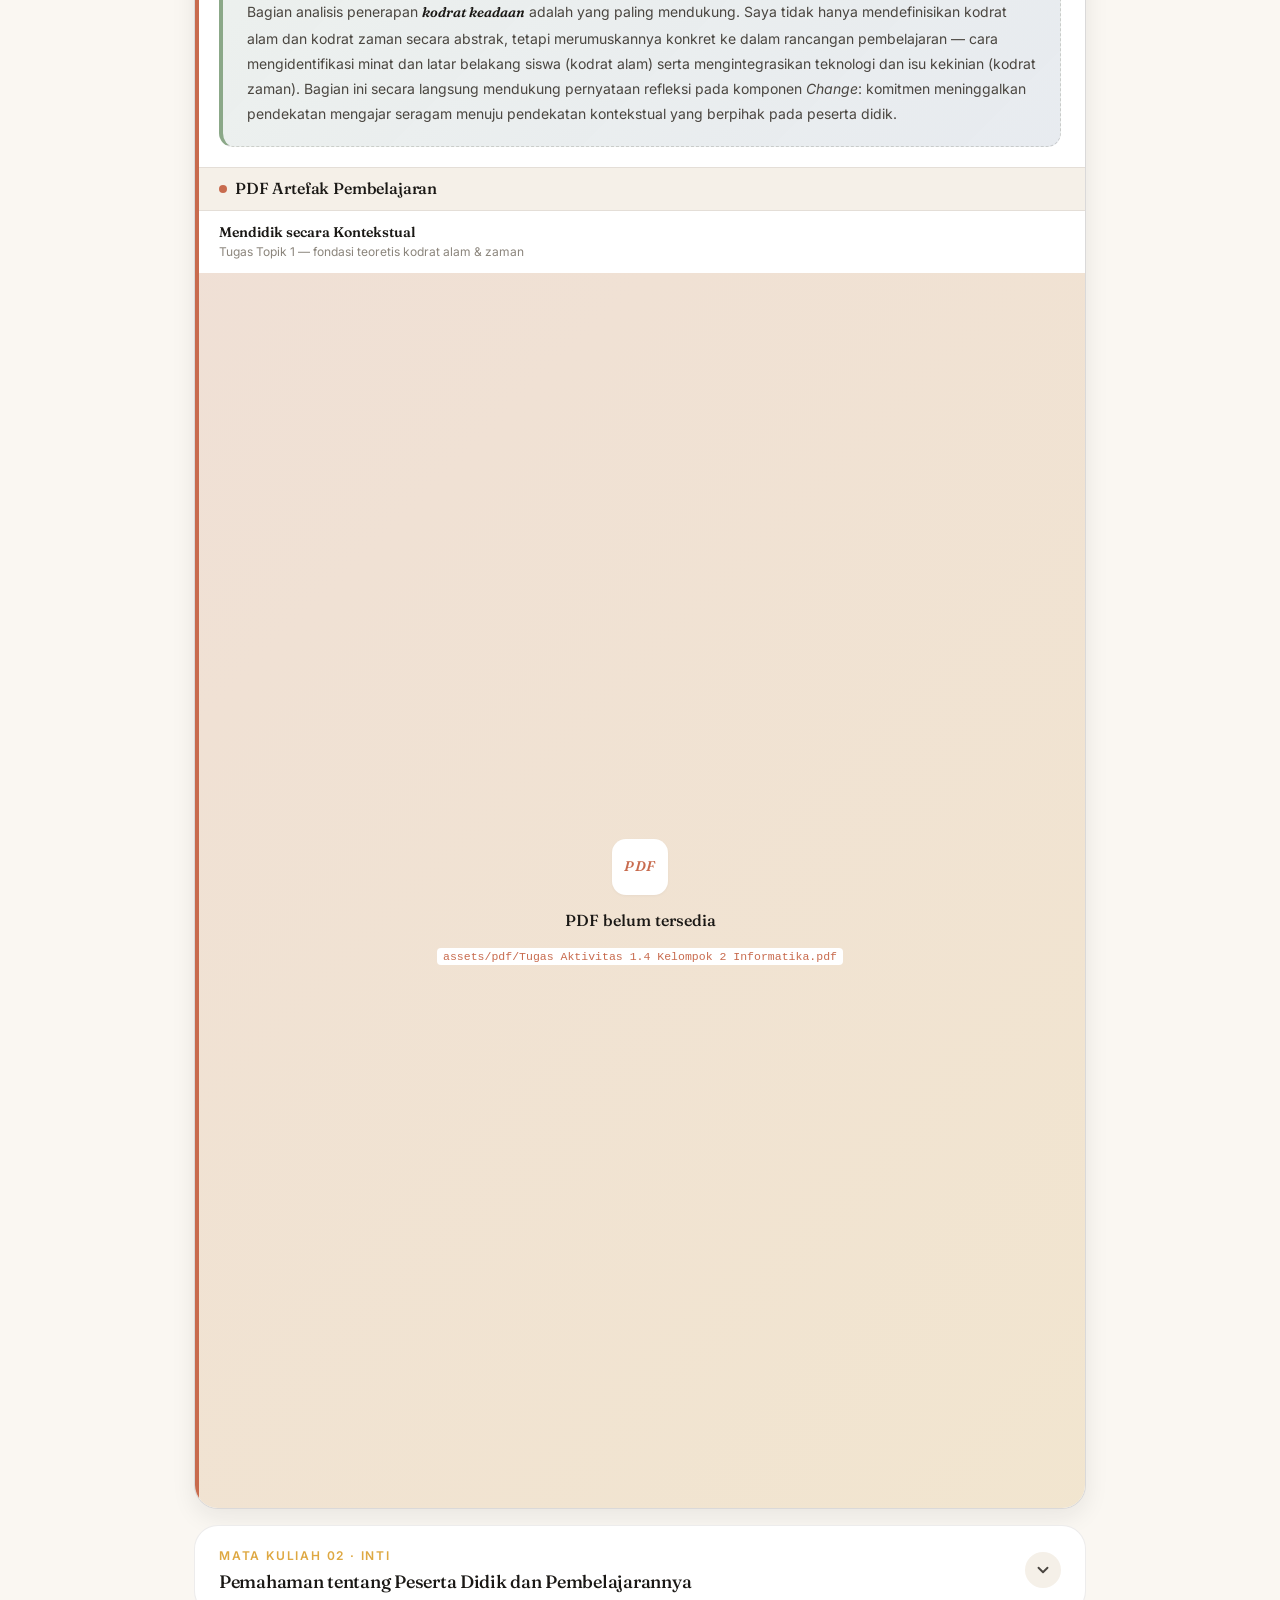
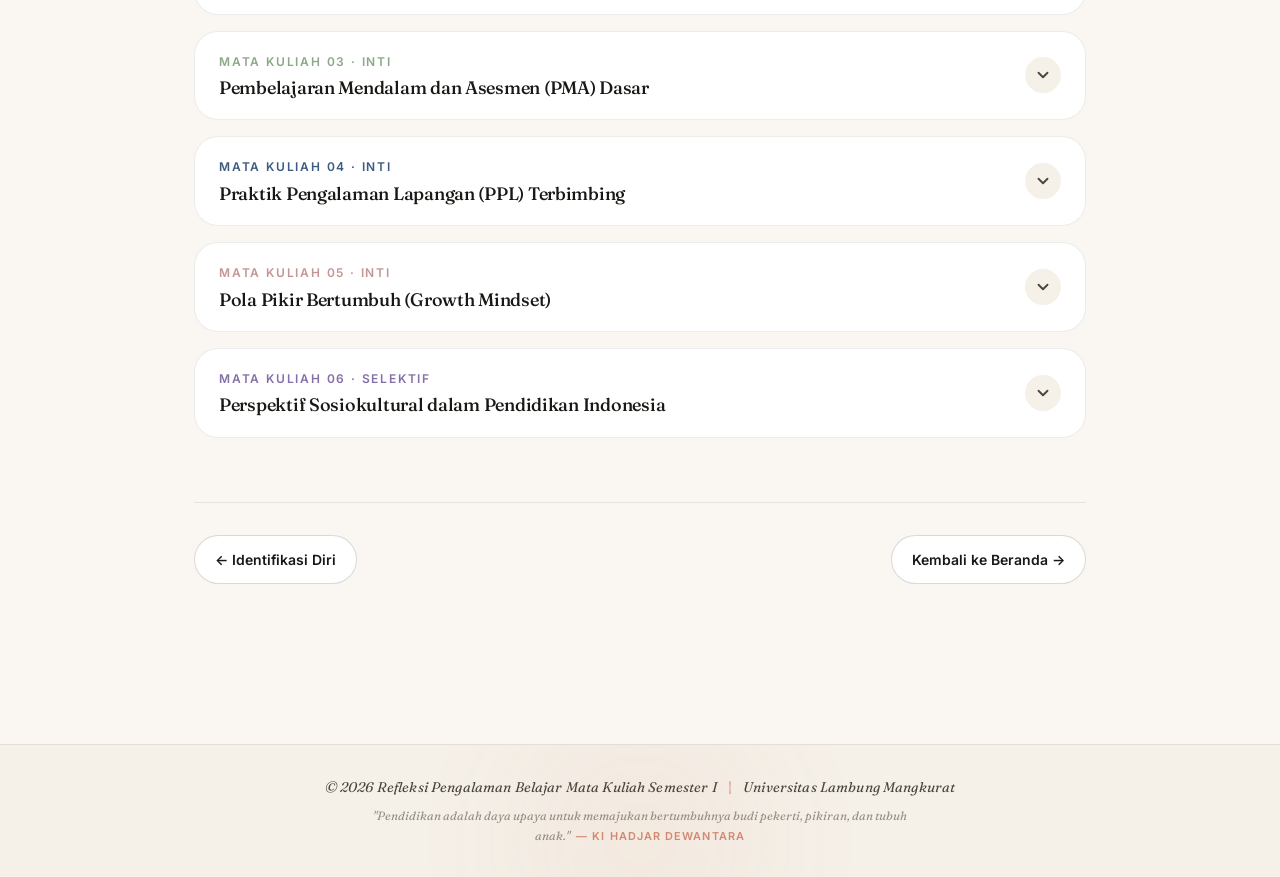
==== commit aaa1a886: "menambah analisis artefak" ====
--- a/refleksi.html
+++ b/refleksi.html
@@ -113,7 +113,31 @@
                 </div>
               </object>
             </div>
-
+            <!-- Analisis Artefak MK 01 -->
+<div class="analisis-artefak">
+  <h4 class="analisis-artefak__title">Analisis Artefak Pembelajaran</h4>
+
+  <div class="analisis-artefak__item">
+    <span class="analisis-artefak__label">1. Artefak yang Dipilih</span>
+    <p>
+      Tugas <strong>"Mendidik secara Kontekstual"</strong> (Topik 1) — karya tulis analisis penerapan filosofi Ki Hadjar Dewantara pada konteks pembelajaran nyata.
+    </p>
+  </div>
+
+  <div class="analisis-artefak__item">
+    <span class="analisis-artefak__label">2. Mengapa Artefak Ini?</span>
+    <p>
+      Artefak ini menjadi <em>fondasi teoretis tertulis</em> saya. Di dalamnya, pemahaman awal hingga akhir saya tentang filosofi KHD (kodrat alam dan kodrat zaman) terekam secara eksplisit. Tanpa pemahaman mendalam yang terdokumentasi di sini, refleksi perubahan paradigma mengajar saya tidak akan memiliki dasar yang kokoh — artefak ini adalah "bukti belajar" yang paling jelas menunjukkan internalisasi konsep.
+    </p>
+  </div>
+
+  <div class="analisis-artefak__item">
+    <span class="analisis-artefak__label">3. Bagian yang Mendukung Refleksi</span>
+    <p>
+      Bagian analisis penerapan <strong>kodrat keadaan</strong> adalah yang paling mendukung. Saya tidak hanya mendefinisikan kodrat alam dan kodrat zaman secara abstrak, tetapi merumuskannya konkret ke dalam rancangan pembelajaran — cara mengidentifikasi minat dan latar belakang siswa (kodrat alam) serta mengintegrasikan teknologi dan isu kekinian (kodrat zaman). Bagian ini secara langsung mendukung pernyataan refleksi pada komponen <em>Change</em>: komitmen meninggalkan pendekatan mengajar seragam menuju pendekatan kontekstual yang berpihak pada peserta didik.
+    </p>
+  </div>
+</div>
             <!-- PDF Artefak -->
             <div class="pdf-section">
               <div class="pdf-section__header">
@@ -193,6 +217,32 @@
               </object>
             </div>
 
+            <!-- Analisis Artefak MK 02 -->
+<div class="analisis-artefak">
+  <h4 class="analisis-artefak__title">Analisis Artefak Pembelajaran</h4>
+
+  <div class="analisis-artefak__item">
+    <span class="analisis-artefak__label">1. Artefak yang Dipilih</span>
+    <p>
+      Tugas <strong>Analisis Kasus Keberagaman Kelas Pak Toni</strong> — analisis karakteristik empat murid (Nina, Adi, Mario, Laksmi) dalam kasus "Mengajar Kelas yang Penuh Warna" beserta strategi pembelajarannya.
+    </p>
+  </div>
+
+  <div class="analisis-artefak__item">
+    <span class="analisis-artefak__label">2. Mengapa Artefak Ini?</span>
+    <p>
+      Artefak ini menunjukkan <em>perjalanan refleksi secara konkret</em> — dari memahami teori (kecerdasan majemuk Gardner, teori perkembangan, diferensiasi) hingga menerjemahkannya menjadi strategi aksi untuk setiap murid. Inilah bukti paling otentik bahwa saya tidak berhenti pada hafalan konsep, tetapi mampu mendiagnosis keberagaman dan merancang respons pedagogis yang tepat.
+    </p>
+  </div>
+
+  <div class="analisis-artefak__item">
+    <span class="analisis-artefak__label">3. Bagian yang Mendukung Refleksi</span>
+    <p>
+      Bagian <strong>identifikasi profil kecerdasan dan strategi diferensiasi per murid</strong> adalah inti yang mendukung refleksi saya. Untuk Nina (kecerdasan logis-matematis kuat, kesulitan verbal), saya rancang pilihan menunjukkan pemahaman via grafik/diagram + rubrik menulis. Untuk Adi (interpersonal tinggi), peran mediator diskusi + kaitan materi dengan isu sosial. Untuk Mario (kinestetik), pembelajaran berbasis gerakan dan proyek praktik. Untuk Laksmi (spasial-visual), peta konsep bergambar. Bagian ini secara langsung mendukung komitmen <em>Change</em>: menerapkan pembelajaran terdiferensiasi yang adil dan inklusif, bukan "satu ukuran untuk semua".
+    </p>
+  </div>
+</div>
+
             <div class="pdf-section">
               <div class="pdf-section__header">
                 <h4 class="pdf-section__title">PDF Artefak Pembelajaran</h4>
@@ -271,6 +321,32 @@
               </object>
             </div>
 
+            <!-- Analisis Artefak MK 03 -->
+<div class="analisis-artefak">
+  <h4 class="analisis-artefak__title">Analisis Artefak Pembelajaran</h4>
+
+  <div class="analisis-artefak__item">
+    <span class="analisis-artefak__label">1. Artefak yang Dipilih</span>
+    <p>
+      <strong>Peta Pikiran Kerangka Pembelajaran Mendalam</strong> (LK Aktivitas 1.2) — mind map yang memetakan keterkaitan antar komponen kerangka PM secara visual.
+    </p>
+  </div>
+
+  <div class="analisis-artefak__item">
+    <span class="analisis-artefak__label">2. Mengapa Artefak Ini?</span>
+    <p>
+      Artefak ini merepresentasikan penguasaan konsep teoretis kerangka PM secara <em>utuh dan visual</em>. Melalui pemetaan pikiran, saya dipaksa melihat keterkaitan antar komponen (profil lulusan, prinsip berkesadaran-bermakna-menggembirakan, pengalaman belajar, serta kerangka pembelajaran). Pemahaman holistik inilah yang menjadi dasar saya menerapkan pendekatan UbD, asesmen autentik, dan diferensiasi dalam pembelajaran nyata — tanpa peta ini, konsep-konsep tersebut mudah terasa terpisah-pisah.
+    </p>
+  </div>
+
+  <div class="analisis-artefak__item">
+    <span class="analisis-artefak__label">3. Bagian yang Mendukung Refleksi</span>
+    <p>
+      Bagian <strong>pemetaan keterkaitan empat komponen kerangka PM</strong> adalah yang paling mendukung. Di sana terlihat bahwa <em>deep learning</em> bukan sekadar metode mengajar, melainkan sistem terpadu: prinsip belajar menentukan pengalaman belajar, pengalaman belajar memandu kerangka pembelajaran, dan kesemuanya berorientasi pada profil lulusan. Kesadaran ini mendukung komitmen <em>Change</em>: peralihan dari <em>surface</em> ke <em>deep learning</em> harus bersifat holistik — tidak bisa mengubah satu komponen saja tanpa menyesuaikan yang lain.
+    </p>
+  </div>
+</div>
+
             <div class="pdf-section">
               <div class="pdf-section__header">
                 <h4 class="pdf-section__title">PDF Artefak Pembelajaran</h4>
@@ -347,7 +423,31 @@
                 </div>
               </object>
             </div>
-
+            <!-- Analisis Artefak MK 04 -->
+<div class="analisis-artefak">
+  <h4 class="analisis-artefak__title">Analisis Artefak Pembelajaran</h4>
+
+  <div class="analisis-artefak__item">
+    <span class="analisis-artefak__label">1. Artefak yang Dipilih</span>
+    <p>
+      Dua artefak yang saling melengkapi: <strong>(1) LK.4 Refleksi Praktik Pembelajaran Terbimbing</strong> (Siklus 1, 2, 3) dan <strong>(2) LK.3 Refleksi Praktik Asistensi</strong>.
+    </p>
+  </div>
+
+  <div class="analisis-artefak__item">
+    <span class="analisis-artefak__label">2. Mengapa Artefak Ini?</span>
+    <p>
+      LK.4 adalah dokumen refleksi paling komprehensif — mencatat setiap siklus pembelajaran beserta umpan balik langsung dari Guru Pamong, sehingga menjadi bukti iteratif perbaikan yang berkelanjutan. LK.3 merekam <em>pengalaman awal yang otentik</em>, termasuk adaptasi saat menghadapi kendala teknis. Bersama, keduanya mendokumentasikan <em>growth mindset guru dalam praktik nyata</em> — bukan retorika, melainkan jejak perbaikan yang bisa diverifikasi siklus demi siklus.
+    </p>
+  </div>
+
+  <div class="analisis-artefak__item">
+    <span class="analisis-artefak__label">3. Bagian yang Mendukung Refleksi</span>
+    <p>
+      <strong>Dari Siklus 1:</strong> catatan DPL dan GP tentang kekurangan perangkat serta <em>Discovery Learning</em> yang belum maksimal — menjadi fondasi perbaikan menuju PBL terstruktur. <strong>Dari Siklus 2:</strong> keberhasilan PBL dengan ketuntasan <strong>84,62%</strong> dan catatan GP tentang scaffolding — bukti perubahan pendekatan berdampak positif. <strong>Dari Siklus 3:</strong> ketuntasan <strong>100%</strong> dan kemampuan siswa menerapkan <em>nested if</em> — bukti perbaikan berkelanjutan efektif. <strong>Dari LK.3:</strong> kendala proyektor yang mendukung komitmen saya pada strategi kontingensi. Keseluruhan bagian ini secara langsung mendukung pernyataan refleksi pada komponen <em>Change</em> tentang penerapan PBL sistematis dan siap terhadap kendala teknis.
+    </p>
+  </div>
+</div>
             <div class="pdf-section">
               <div class="pdf-section__header">
                 <h4 class="pdf-section__title">PDF Artefak Pembelajaran</h4>
@@ -426,6 +526,31 @@
               </object>
             </div>
 
+            <!-- Analisis Artefak MK 05 -->
+<div class="analisis-artefak">
+  <h4 class="analisis-artefak__title">Analisis Artefak Pembelajaran</h4>
+
+  <div class="analisis-artefak__item">
+    <span class="analisis-artefak__label">1. Artefak yang Dipilih</span>
+    <p>
+      Tiga artefak yang saling melengkapi di tiga level berbeda: <strong>(1) LK 1.3 "Di Balik Angka dan Pola Pikir"</strong> (level makro — analisis PISA), <strong>(2) LK 4.3 Project-Based "Membangun Kelas Bertumbuh Lewat Informatika"</strong> (level implementasi — desain pembelajaran), <strong>(3) LK 3.1 "Membaca Pola dari Angka"</strong> (level diagnostik diri — Mindset Assessment Profile).
+    </p>
+  </div>
+
+  <div class="analisis-artefak__item">
+    <span class="analisis-artefak__label">2. Mengapa Artefak Ini?</span>
+    <p>
+      Ketiganya membentuk <em>triangulasi bukti</em> yang utuh: LK 1.3 memberi konteks makro betapa mendesaknya <em>growth mindset</em> di Indonesia, LK 4.3 menunjukkan bagaimana saya menerjemahkan prinsip itu menjadi desain pembelajaran Informatika yang konkret, dan LK 3.1 membuktikan saya mampu melakukan asesmen diri secara terukur. Tanpa ketiganya, pemahaman saya tentang <em>growth mindset</em> berisiko hanya menjadi slogan — dengan ketiganya, konsep ini menjadi teori, praktik, dan refleksi yang terintegrasi.
+    </p>
+  </div>
+
+  <div class="analisis-artefak__item">
+    <span class="analisis-artefak__label">3. Bagian yang Mendukung Refleksi</span>
+    <p>
+      <strong>Dari LK 1.3:</strong> analisis data PISA yang menunjukkan Indonesia memiliki <em>growth mindset</em> rendah (39%) — mendukung komitmen saya menanamkan pola pikir bertumbuh sejak dini. <strong>Dari LK 4.3:</strong> <em>cognitive framing</em> "if-else sebagai rencana cadangan" dan praktik "celebration of logical bugs" — bukti nyata bahwa prinsip <em>productive failure</em> dapat ditanamkan lewat desain pembelajaran Informatika. <strong>Dari LK 3.1:</strong> analisis kategori MAP (FF, FG, GF, GG) — menunjukkan pemahaman saya bahwa <em>growth mindset</em> adalah spektrum terukur, bukan biner, sehingga intervensi harus disesuaikan dengan posisi awal murid. Ketiga bagian ini secara langsung mendukung komponen <em>Change</em>: mengubah cara memuji (proses, bukan hasil), menciptakan lingkungan aman, dan menggunakan asesmen sebagai alat diagnostik.
+    </p>
+  </div>
+</div>
             <div class="pdf-section">
               <div class="pdf-section__header">
                 <h4 class="pdf-section__title">PDF Artefak Pembelajaran</h4>
@@ -504,6 +629,31 @@
               </object>
             </div>
 
+            <!-- Analisis Artefak MK 06 -->
+<div class="analisis-artefak">
+  <h4 class="analisis-artefak__title">Analisis Artefak Pembelajaran</h4>
+
+  <div class="analisis-artefak__item">
+    <span class="analisis-artefak__label">1. Artefak yang Dipilih</span>
+    <p>
+      Dua artefak yang merepresentasikan dua konsep fundamental: <strong>(1) Lembar Kerja Topik 6 — Analisis Kebijakan Zonasi</strong> (aplikasi Teori Ekologi Bronfenbrenner) dan <strong>(2) Lembar Kerja Topik 7 — Analisis Strategi Scaffolding pada ZPD</strong> (aplikasi ZPD dan scaffolding).
+    </p>
+  </div>
+
+  <div class="analisis-artefak__item">
+    <span class="analisis-artefak__label">2. Mengapa Artefak Ini?</span>
+    <p>
+      Kedua artefak ini merepresentasikan dua pilar teori yang paling fundamental di mata kuliah ini: <em>Teori Ekologi Bronfenbrenner</em> (memahami murid dalam sistem berlapis) dan <em>ZPD + Scaffolding</em> (memahami potensi murid dan cara mengaktualisasikannya). Yang membuat keduanya istimewa: saya tidak hanya memahami teori secara abstrak, tetapi <strong>menggunakannya untuk menganalisis dan merumuskan solusi atas masalah nyata</strong> — kebijakan publik dan kesulitan belajar murid. Inilah bukti bahwa teori sosiokultural bukan wacana, melainkan alat analisis yang saya kuasai.
+    </p>
+  </div>
+
+  <div class="analisis-artefak__item">
+    <span class="analisis-artefak__label">3. Bagian yang Mendukung Refleksi</span>
+    <p>
+      <strong>Dari Topik 6 (Zonasi):</strong> analisis dampak kebijakan pada berbagai lapisan sistem — murid, guru, orang tua, dan masyarakat — serta refleksi tentang bagaimana guru dapat menyikapi kelas yang heterogen akibat zonasi. Bagian ini mendukung komponen <em>Change</em>: berpikir kritis terhadap kebijakan, bukan menerimanya begitu saja. <strong>Dari Topik 7 (Scaffolding):</strong> identifikasi kesulitan murid (dalam hal ini Fajar) dan perumusan langkah-langkah <em>scaffolding</em> yang spesifik dan bertahap, serta pemahaman bahwa guru berperan sebagai fasilitator — bukan pemberi informasi tunggal. Kedua bagian ini bersama-sama mendukung komitmen saya: merancang pembelajaran yang kontekstual, empatik, dan inklusif.
+    </p>
+  </div>
+</div>
             <div class="pdf-section">
               <div class="pdf-section__header">
                 <h4 class="pdf-section__title">PDF Artefak Pembelajaran</h4>
--- a/css/main.css
+++ b/css/main.css
@@ -3,23 +3,23 @@
    ============================================ */
 
 /* Base */
-@import url('base/_variables.css');
-@import url('base/_reset.css');
+@import url('base/variables.css');
+@import url('base/reset.css');
 
 /* Components */
-@import url('components/_navbar.css');
-@import url('components/_hero.css');
-@import url('components/_button.css');
-@import url('components/_section.css');
-@import url('components/_page-header.css');
-@import url('components/_card.css');
-@import url('components/_accordion.css');
-@import url('components/_pdf-preview.css');   /* ⭐ BARU */
-@import url('components/_decoration.css');
-@import url('components/_animations.css');
-@import url('components/_footer.css');
+@import url('components/navbar.css');
+@import url('components/hero.css');
+@import url('components/button.css');
+@import url('components/section.css');
+@import url('components/page-header.css');
+@import url('components/card.css');
+@import url('components/accordion.css');
+@import url('components/pdf-preview.css');   /* ⭐ BARU */
+@import url('components/decoration.css');
+@import url('components/animations.css');
+@import url('components/footer.css');
 
 /* Pages */
-@import url('pages/_beranda.css');
-@import url('pages/_identifikasi.css');
-@import url('pages/_refleksi.css');+@import url('pages/beranda.css');
+@import url('pages/identifikasi.css');
+@import url('pages/refleksi.css');
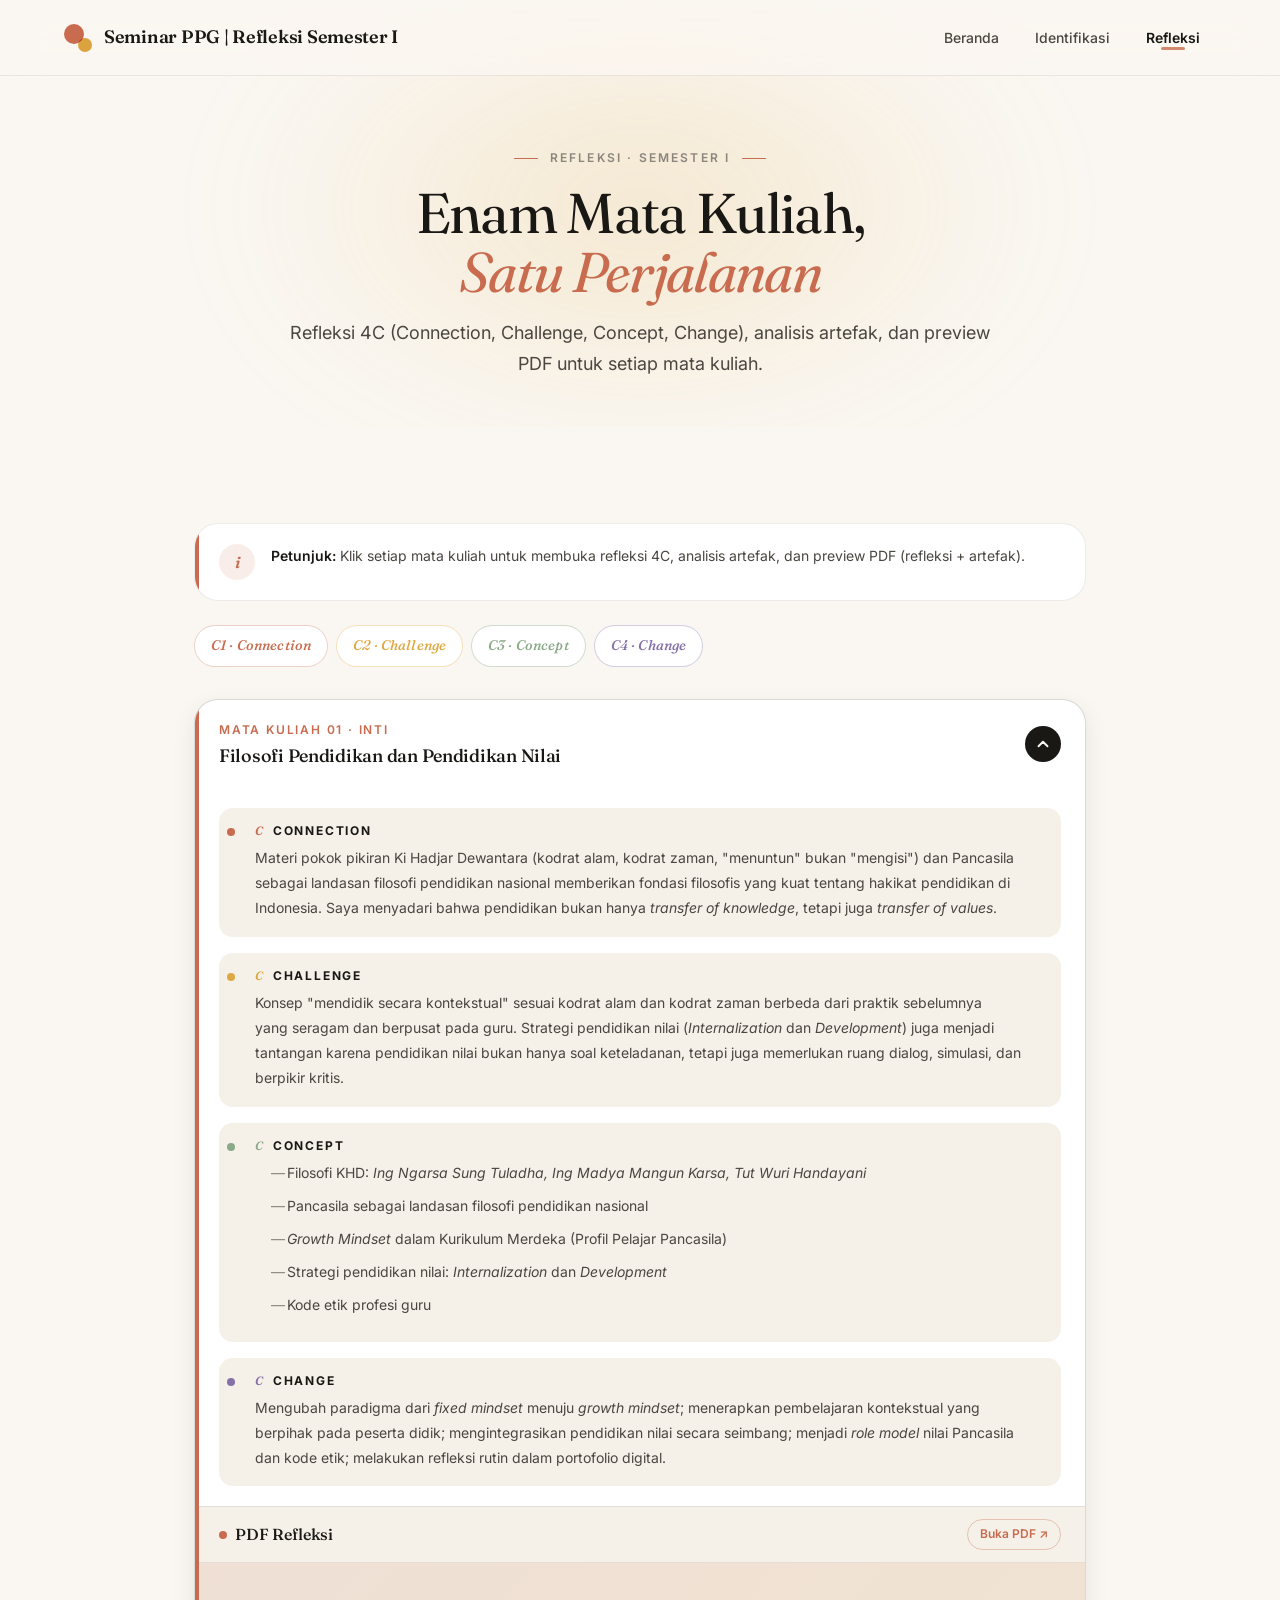
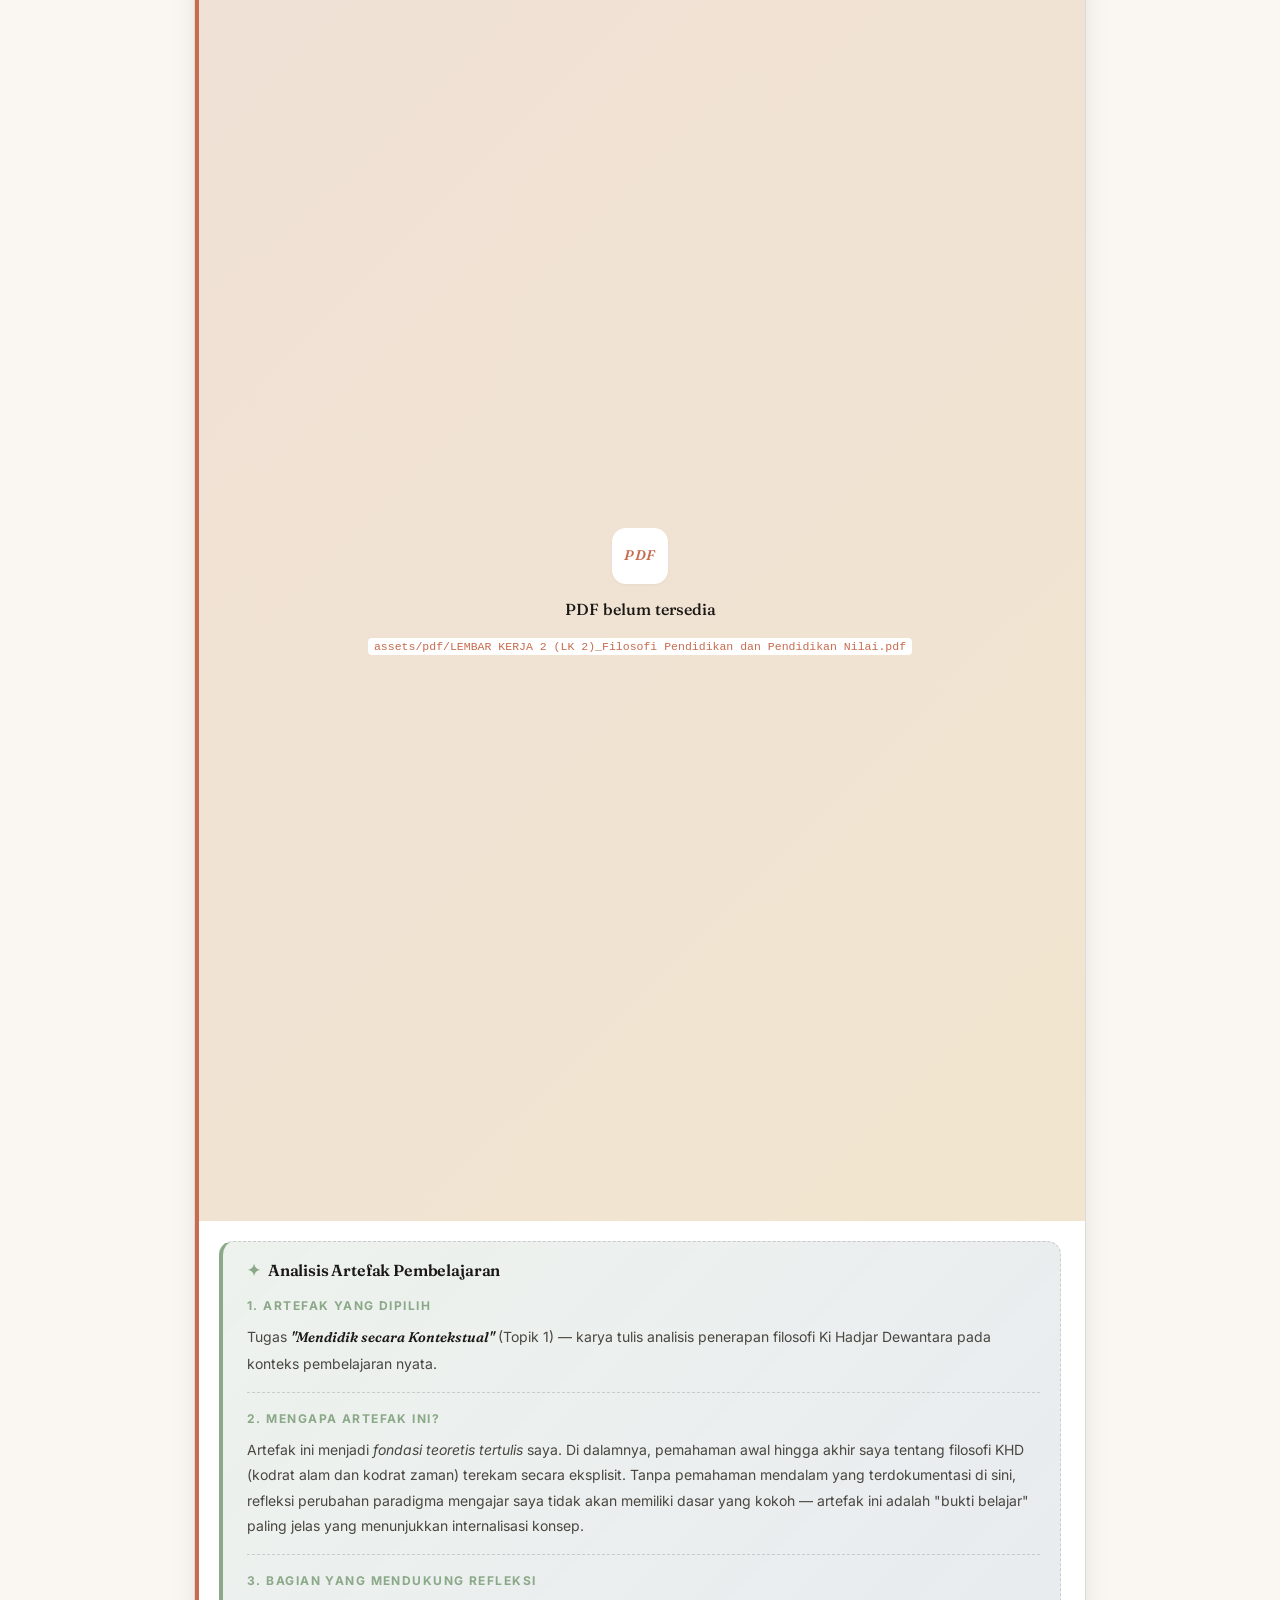
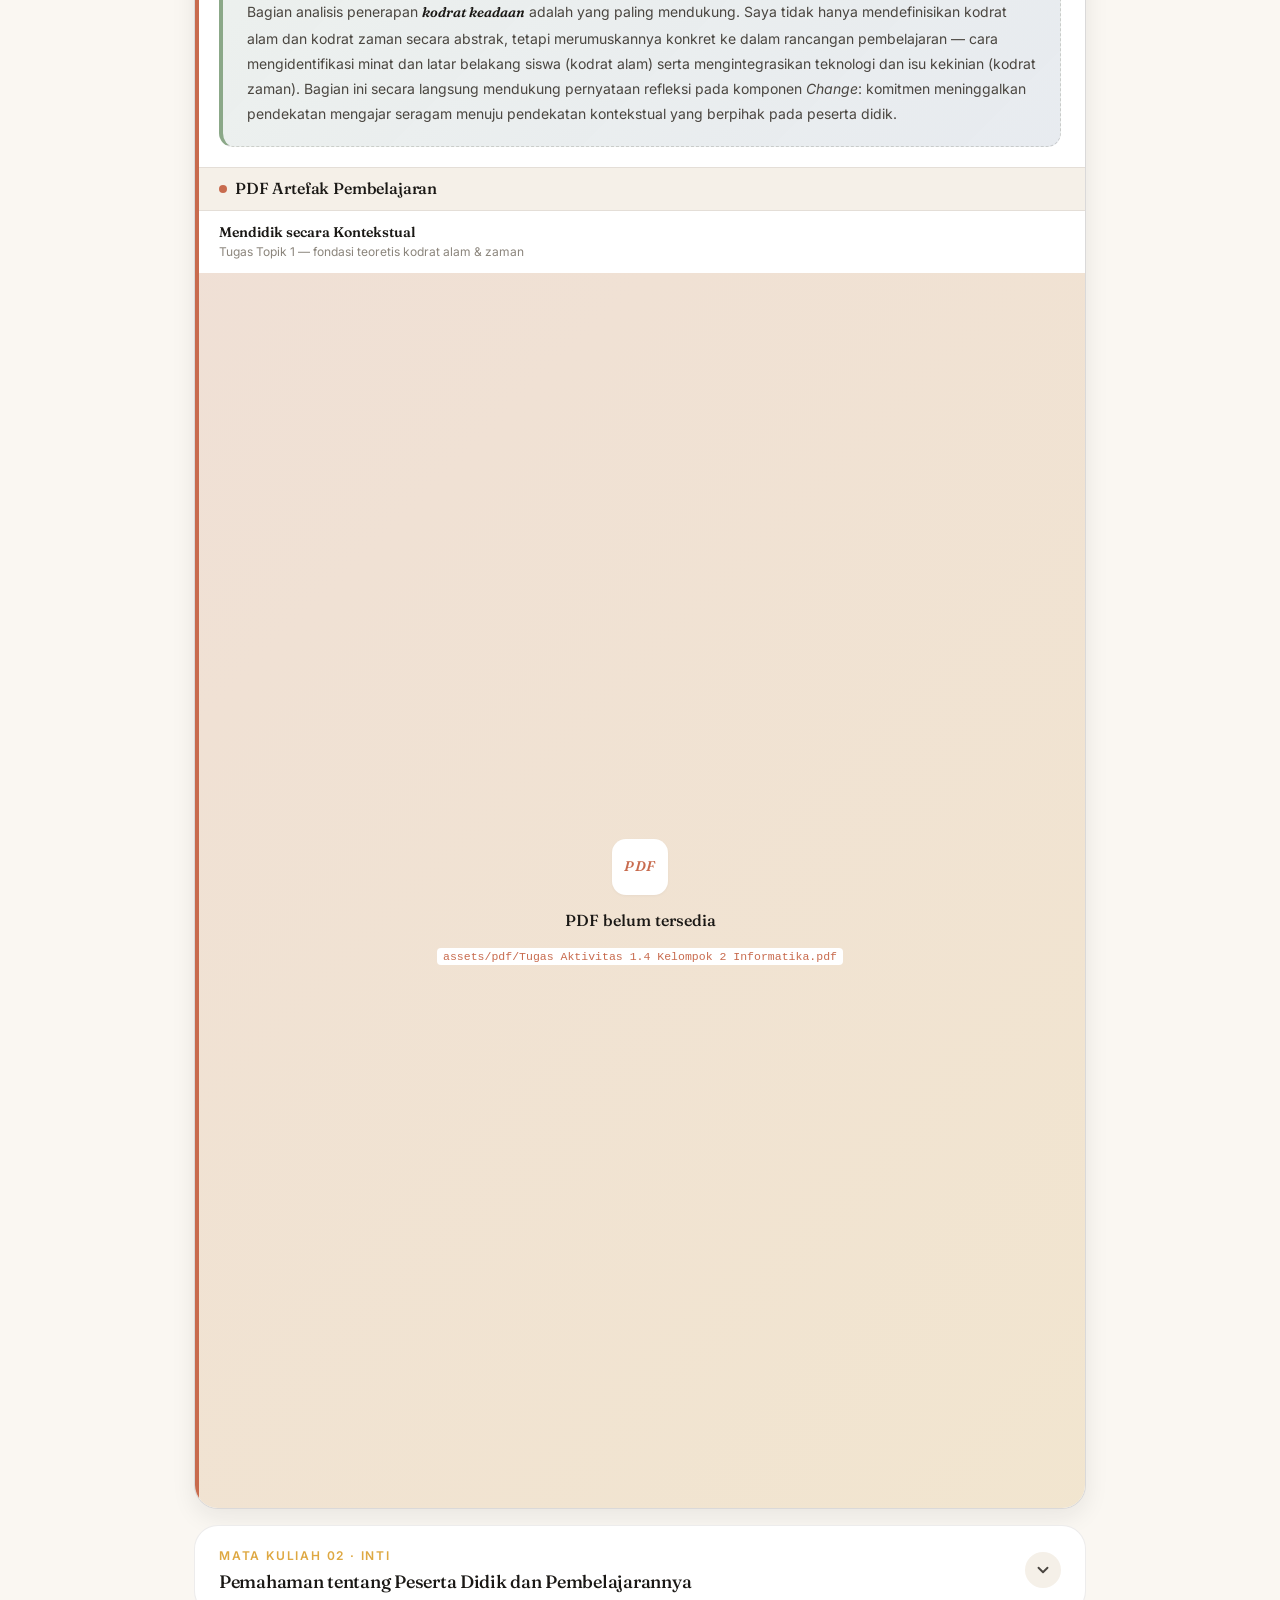
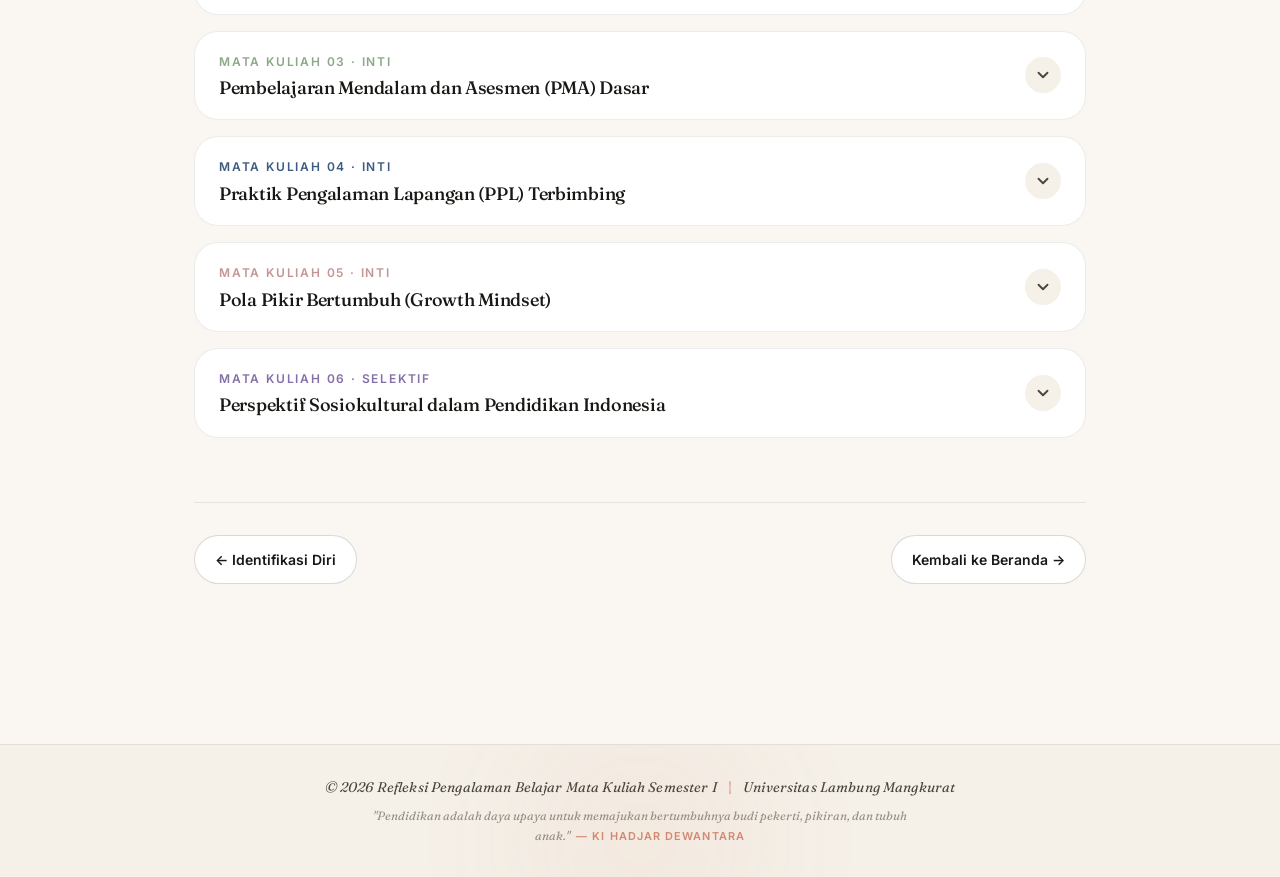
==== commit bd49be09: "bismillah" ====
--- a/refleksi.html
+++ b/refleksi.html
@@ -114,6 +114,7 @@
               </object>
             </div>
             <!-- Analisis Artefak MK 01 -->
+<!-- Analisis Artefak MK 01 -->
 <div class="analisis-artefak">
   <h4 class="analisis-artefak__title">Analisis Artefak Pembelajaran</h4>
 
@@ -127,7 +128,7 @@
   <div class="analisis-artefak__item">
     <span class="analisis-artefak__label">2. Mengapa Artefak Ini?</span>
     <p>
-      Artefak ini menjadi <em>fondasi teoretis tertulis</em> saya. Di dalamnya, pemahaman awal hingga akhir saya tentang filosofi KHD (kodrat alam dan kodrat zaman) terekam secara eksplisit. Tanpa pemahaman mendalam yang terdokumentasi di sini, refleksi perubahan paradigma mengajar saya tidak akan memiliki dasar yang kokoh — artefak ini adalah "bukti belajar" yang paling jelas menunjukkan internalisasi konsep.
+      Artefak ini menjadi <em>fondasi teoretis tertulis</em> saya. Di dalamnya, pemahaman awal hingga akhir saya tentang filosofi KHD (kodrat alam dan kodrat zaman) terekam secara eksplisit. Tanpa pemahaman mendalam yang terdokumentasi di sini, refleksi perubahan paradigma mengajar saya tidak akan memiliki dasar yang kokoh — artefak ini adalah "bukti belajar" paling jelas yang menunjukkan internalisasi konsep.
     </p>
   </div>
 
@@ -218,6 +219,7 @@
             </div>
 
             <!-- Analisis Artefak MK 02 -->
+<!-- Analisis Artefak MK 02 -->
 <div class="analisis-artefak">
   <h4 class="analisis-artefak__title">Analisis Artefak Pembelajaran</h4>
 
@@ -322,13 +324,14 @@
             </div>
 
             <!-- Analisis Artefak MK 03 -->
+<!-- Analisis Artefak MK 03 -->
 <div class="analisis-artefak">
   <h4 class="analisis-artefak__title">Analisis Artefak Pembelajaran</h4>
 
   <div class="analisis-artefak__item">
     <span class="analisis-artefak__label">1. Artefak yang Dipilih</span>
     <p>
-      <strong>Peta Pikiran Kerangka Pembelajaran Mendalam</strong> (LK Aktivitas 1.2) — mind map yang memetakan keterkaitan antar komponen kerangka PM secara visual.
+      <strong>Peta Pikiran Kerangka Pembelajaran Mendalam</strong> (Lembar Kerja Aktivitas 1.6) — mind map yang memetakan keterkaitan antar komponen kerangka PM secara visual.
     </p>
   </div>
 
@@ -424,27 +427,28 @@
               </object>
             </div>
             <!-- Analisis Artefak MK 04 -->
+<!-- Analisis Artefak MK 04 -->
 <div class="analisis-artefak">
   <h4 class="analisis-artefak__title">Analisis Artefak Pembelajaran</h4>
 
   <div class="analisis-artefak__item">
     <span class="analisis-artefak__label">1. Artefak yang Dipilih</span>
     <p>
-      Dua artefak yang saling melengkapi: <strong>(1) LK.4 Refleksi Praktik Pembelajaran Terbimbing</strong> (Siklus 1, 2, 3) dan <strong>(2) LK.3 Refleksi Praktik Asistensi</strong>.
+      <strong>LK.4 Refleksi Praktik Pembelajaran Terbimbing</strong> — dokumen refleksi tiga siklus pembelajaran (Siklus 1, 2, dan 3) beserta umpan balik langsung dari Guru Pamong.
     </p>
   </div>
 
   <div class="analisis-artefak__item">
     <span class="analisis-artefak__label">2. Mengapa Artefak Ini?</span>
     <p>
-      LK.4 adalah dokumen refleksi paling komprehensif — mencatat setiap siklus pembelajaran beserta umpan balik langsung dari Guru Pamong, sehingga menjadi bukti iteratif perbaikan yang berkelanjutan. LK.3 merekam <em>pengalaman awal yang otentik</em>, termasuk adaptasi saat menghadapi kendala teknis. Bersama, keduanya mendokumentasikan <em>growth mindset guru dalam praktik nyata</em> — bukan retorika, melainkan jejak perbaikan yang bisa diverifikasi siklus demi siklus.
+      LK.4 adalah dokumen refleksi paling komprehensif — mencatat setiap siklus pembelajaran beserta umpan balik langsung dari Guru Pamong, sehingga menjadi bukti iteratif perbaikan yang berkelanjutan. Artefak ini bukan sekadar laporan, melainkan <em>jejak growth mindset guru dalam praktik nyata</em> — bukan retorika, tapi perbaikan yang bisa diverifikasi siklus demi siklus.
     </p>
   </div>
 
   <div class="analisis-artefak__item">
     <span class="analisis-artefak__label">3. Bagian yang Mendukung Refleksi</span>
     <p>
-      <strong>Dari Siklus 1:</strong> catatan DPL dan GP tentang kekurangan perangkat serta <em>Discovery Learning</em> yang belum maksimal — menjadi fondasi perbaikan menuju PBL terstruktur. <strong>Dari Siklus 2:</strong> keberhasilan PBL dengan ketuntasan <strong>84,62%</strong> dan catatan GP tentang scaffolding — bukti perubahan pendekatan berdampak positif. <strong>Dari Siklus 3:</strong> ketuntasan <strong>100%</strong> dan kemampuan siswa menerapkan <em>nested if</em> — bukti perbaikan berkelanjutan efektif. <strong>Dari LK.3:</strong> kendala proyektor yang mendukung komitmen saya pada strategi kontingensi. Keseluruhan bagian ini secara langsung mendukung pernyataan refleksi pada komponen <em>Change</em> tentang penerapan PBL sistematis dan siap terhadap kendala teknis.
+      <strong>Dari Siklus 1:</strong> catatan DPL dan GP tentang kekurangan perangkat serta <em>Discovery Learning</em> yang belum maksimal — menjadi fondasi perbaikan menuju PBL terstruktur. <strong>Dari Siklus 2:</strong> keberhasilan PBL dengan ketuntasan <strong>84,62%</strong> dan catatan GP tentang scaffolding — bukti perubahan pendekatan berdampak positif. <strong>Dari Siklus 3:</strong> ketuntasan <strong>100%</strong> dan kemampuan siswa menerapkan <em>nested if</em> — bukti perbaikan berkelanjutan efektif. Keseluruhan bagian ini secara langsung mendukung pernyataan refleksi pada komponen <em>Change</em> tentang penerapan PBL sistematis dan siap terhadap kendala teknis.
     </p>
   </div>
 </div>
@@ -527,27 +531,28 @@
             </div>
 
             <!-- Analisis Artefak MK 05 -->
+<!-- Analisis Artefak MK 05 -->
 <div class="analisis-artefak">
   <h4 class="analisis-artefak__title">Analisis Artefak Pembelajaran</h4>
 
   <div class="analisis-artefak__item">
     <span class="analisis-artefak__label">1. Artefak yang Dipilih</span>
     <p>
-      Tiga artefak yang saling melengkapi di tiga level berbeda: <strong>(1) LK 1.3 "Di Balik Angka dan Pola Pikir"</strong> (level makro — analisis PISA), <strong>(2) LK 4.3 Project-Based "Membangun Kelas Bertumbuh Lewat Informatika"</strong> (level implementasi — desain pembelajaran), <strong>(3) LK 3.1 "Membaca Pola dari Angka"</strong> (level diagnostik diri — Mindset Assessment Profile).
+      <strong>LK 1.3 "Di Balik Angka dan Pola Pikir"</strong> — analisis hubungan antara <em>growth mindset</em> dan skor PISA Indonesia, sebagai refleksi konteks makro pendidikan nasional.
     </p>
   </div>
 
   <div class="analisis-artefak__item">
     <span class="analisis-artefak__label">2. Mengapa Artefak Ini?</span>
     <p>
-      Ketiganya membentuk <em>triangulasi bukti</em> yang utuh: LK 1.3 memberi konteks makro betapa mendesaknya <em>growth mindset</em> di Indonesia, LK 4.3 menunjukkan bagaimana saya menerjemahkan prinsip itu menjadi desain pembelajaran Informatika yang konkret, dan LK 3.1 membuktikan saya mampu melakukan asesmen diri secara terukur. Tanpa ketiganya, pemahaman saya tentang <em>growth mindset</em> berisiko hanya menjadi slogan — dengan ketiganya, konsep ini menjadi teori, praktik, dan refleksi yang terintegrasi.
+      Artefak ini saya pilih karena memberikan <em>konteks makro</em> yang jarang disentuh di ruang kelas: mengapa <em>growth mindset</em> menjadi urgen bagi pendidikan Indonesia. Melalui analisis data PISA, saya tidak hanya memahami <em>growth mindset</em> sebagai konsep personal, tetapi sebagai isu sistemik. Pemahaman ini menjadi dasar mengapa saya berkomitmen menanamkan pola pikir bertumbuh sejak dini — bukan sebagai slogan, melainkan sebagai respons terhadap data yang nyata.
     </p>
   </div>
 
   <div class="analisis-artefak__item">
     <span class="analisis-artefak__label">3. Bagian yang Mendukung Refleksi</span>
     <p>
-      <strong>Dari LK 1.3:</strong> analisis data PISA yang menunjukkan Indonesia memiliki <em>growth mindset</em> rendah (39%) — mendukung komitmen saya menanamkan pola pikir bertumbuh sejak dini. <strong>Dari LK 4.3:</strong> <em>cognitive framing</em> "if-else sebagai rencana cadangan" dan praktik "celebration of logical bugs" — bukti nyata bahwa prinsip <em>productive failure</em> dapat ditanamkan lewat desain pembelajaran Informatika. <strong>Dari LK 3.1:</strong> analisis kategori MAP (FF, FG, GF, GG) — menunjukkan pemahaman saya bahwa <em>growth mindset</em> adalah spektrum terukur, bukan biner, sehingga intervensi harus disesuaikan dengan posisi awal murid. Ketiga bagian ini secara langsung mendukung komponen <em>Change</em>: mengubah cara memuji (proses, bukan hasil), menciptakan lingkungan aman, dan menggunakan asesmen sebagai alat diagnostik.
+      Bagian <strong>analisis data PISA</strong> yang menunjukkan Indonesia memiliki <em>growth mindset</em> rendah (39%) sekaligus skor akademik rendah adalah inti yang paling mendukung. Korelasi ini menyadarkan saya bahwa <em>growth mindset</em> bukan sekadar konsep abstrak — ia berkorelasi dengan capaian belajar. Bagian ini secara langsung mendukung komponen <em>Change</em>: komitmen saya untuk mengubah cara memuji (proses, bukan hasil), menciptakan lingkungan aman, dan menggunakan asesmen sebagai alat diagnostik — sebagai upaya kecil namun konkret untuk memperbaiki lanskap pendidikan yang lebih luas.
     </p>
   </div>
 </div>
@@ -630,27 +635,28 @@
             </div>
 
             <!-- Analisis Artefak MK 06 -->
+<!-- Analisis Artefak MK 06 -->
 <div class="analisis-artefak">
   <h4 class="analisis-artefak__title">Analisis Artefak Pembelajaran</h4>
 
   <div class="analisis-artefak__item">
     <span class="analisis-artefak__label">1. Artefak yang Dipilih</span>
     <p>
-      Dua artefak yang merepresentasikan dua konsep fundamental: <strong>(1) Lembar Kerja Topik 6 — Analisis Kebijakan Zonasi</strong> (aplikasi Teori Ekologi Bronfenbrenner) dan <strong>(2) Lembar Kerja Topik 7 — Analisis Strategi Scaffolding pada ZPD</strong> (aplikasi ZPD dan scaffolding).
+      <strong>Lembar Kerja Individu Topik 7 — Analisis Strategi Scaffolding pada ZPD</strong> — analisis penerapan <em>Zone of Proximal Development</em> dan strategi <em>scaffolding</em> pada kasus kesulitan belajar murid (Fajar).
     </p>
   </div>
 
   <div class="analisis-artefak__item">
     <span class="analisis-artefak__label">2. Mengapa Artefak Ini?</span>
     <p>
-      Kedua artefak ini merepresentasikan dua pilar teori yang paling fundamental di mata kuliah ini: <em>Teori Ekologi Bronfenbrenner</em> (memahami murid dalam sistem berlapis) dan <em>ZPD + Scaffolding</em> (memahami potensi murid dan cara mengaktualisasikannya). Yang membuat keduanya istimewa: saya tidak hanya memahami teori secara abstrak, tetapi <strong>menggunakannya untuk menganalisis dan merumuskan solusi atas masalah nyata</strong> — kebijakan publik dan kesulitan belajar murid. Inilah bukti bahwa teori sosiokultural bukan wacana, melainkan alat analisis yang saya kuasai.
+      Artefak ini merepresentasikan salah satu pilar teori paling fundamental di mata kuliah ini: <em>ZPD + Scaffolding</em> (memahami potensi murid dan cara mengaktualisasikannya). Yang membuatnya istimewa: saya tidak hanya memahami teori secara abstrak, tetapi <strong>menggunakannya untuk menganalisis dan merumuskan solusi atas masalah nyata</strong> — kesulitan belajar murid di kelas. Inilah bukti bahwa teori sosiokultural bukan wacana, melainkan alat analisis yang saya kuasai.
     </p>
   </div>
 
   <div class="analisis-artefak__item">
     <span class="analisis-artefak__label">3. Bagian yang Mendukung Refleksi</span>
     <p>
-      <strong>Dari Topik 6 (Zonasi):</strong> analisis dampak kebijakan pada berbagai lapisan sistem — murid, guru, orang tua, dan masyarakat — serta refleksi tentang bagaimana guru dapat menyikapi kelas yang heterogen akibat zonasi. Bagian ini mendukung komponen <em>Change</em>: berpikir kritis terhadap kebijakan, bukan menerimanya begitu saja. <strong>Dari Topik 7 (Scaffolding):</strong> identifikasi kesulitan murid (dalam hal ini Fajar) dan perumusan langkah-langkah <em>scaffolding</em> yang spesifik dan bertahap, serta pemahaman bahwa guru berperan sebagai fasilitator — bukan pemberi informasi tunggal. Kedua bagian ini bersama-sama mendukung komitmen saya: merancang pembelajaran yang kontekstual, empatik, dan inklusif.
+      Bagian <strong>identifikasi kesulitan murid (Fajar) dan perumusan langkah-langkah <em>scaffolding</em> yang spesifik dan bertahap</strong> adalah inti yang paling mendukung. Saya tidak berhenti pada diagnosis, tetapi merancang respons pedagogis konkret — dukungan terstruktur yang akan dikurangi seiring kemandirian murid. Bagian ini juga menegaskan pemahaman saya bahwa guru berperan sebagai <em>fasilitator</em>, bukan pemberi informasi tunggal. Keseluruhan bagian ini secara langsung mendukung komponen <em>Change</em>: merancang pembelajaran yang kontekstual, empatik, dan inklusif — memberi setiap murid kesempatan untuk mencapai potensi terbaiknya.
     </p>
   </div>
 </div>
